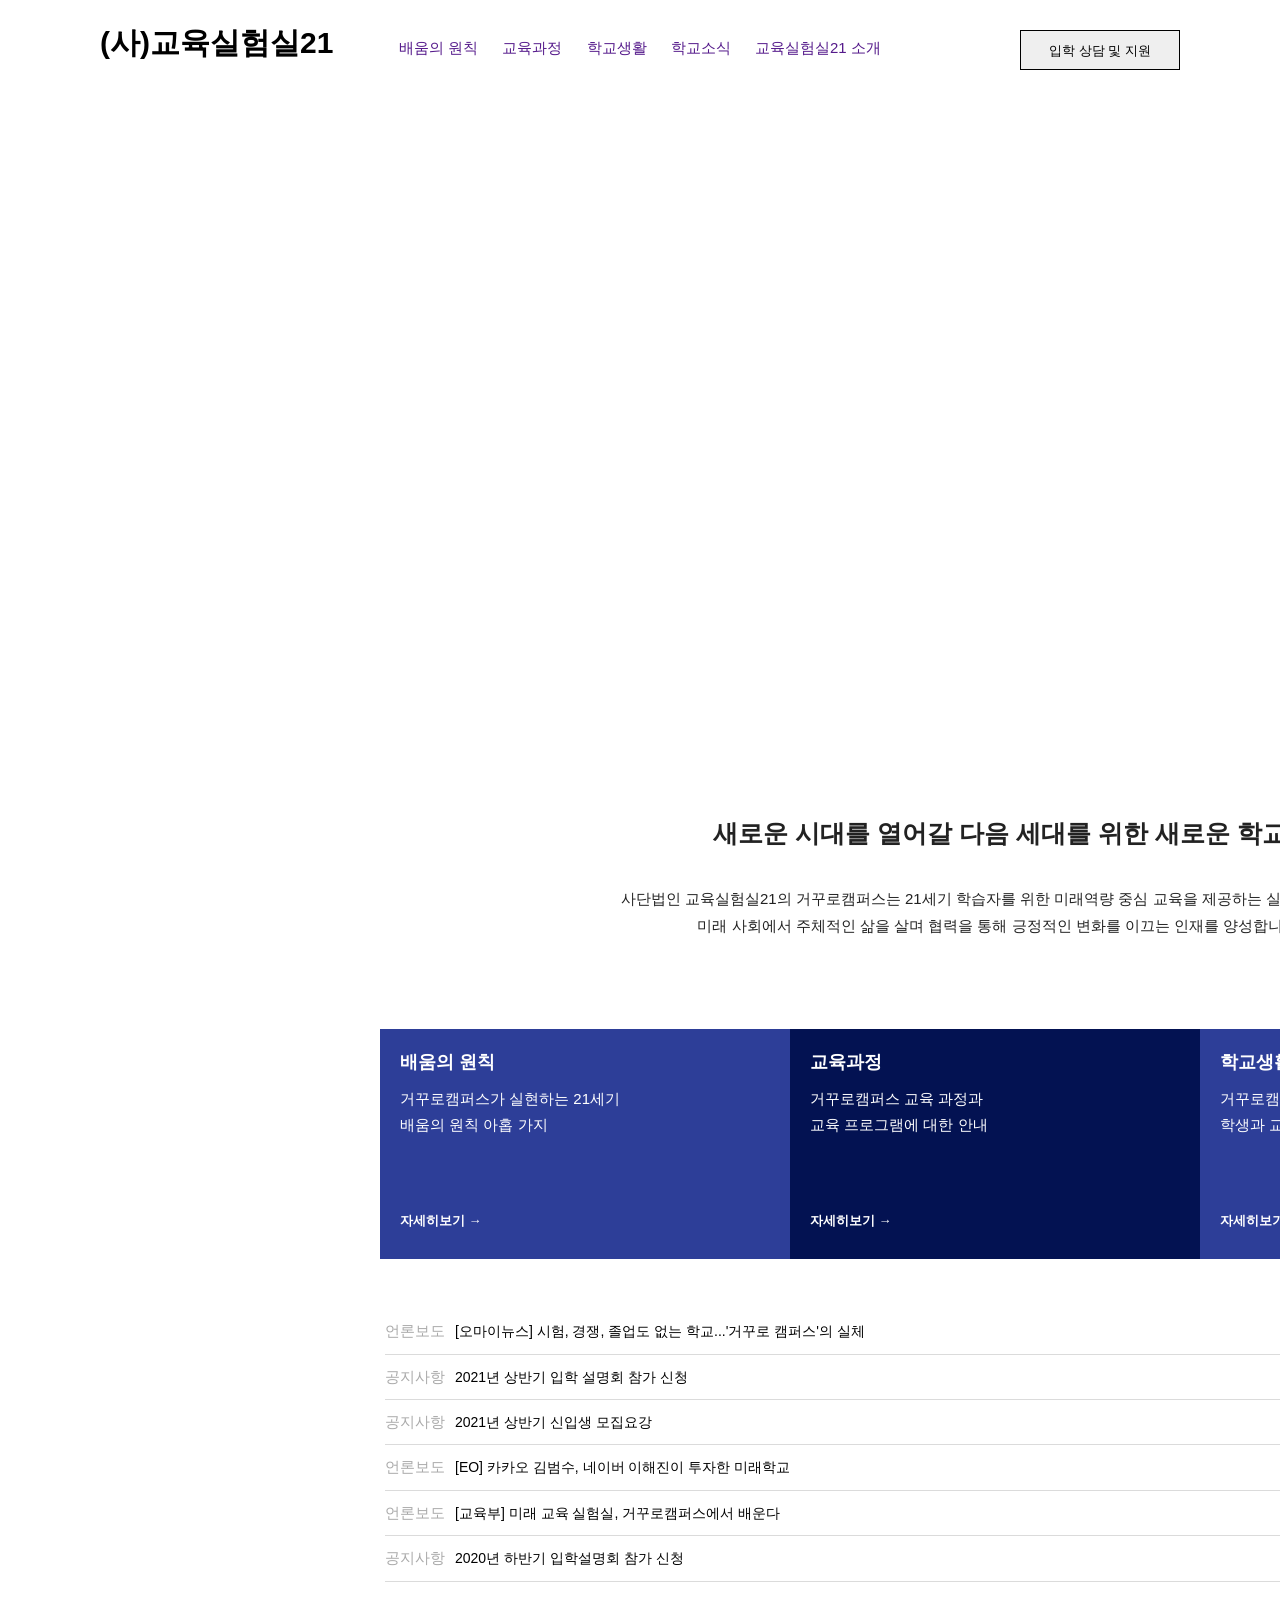
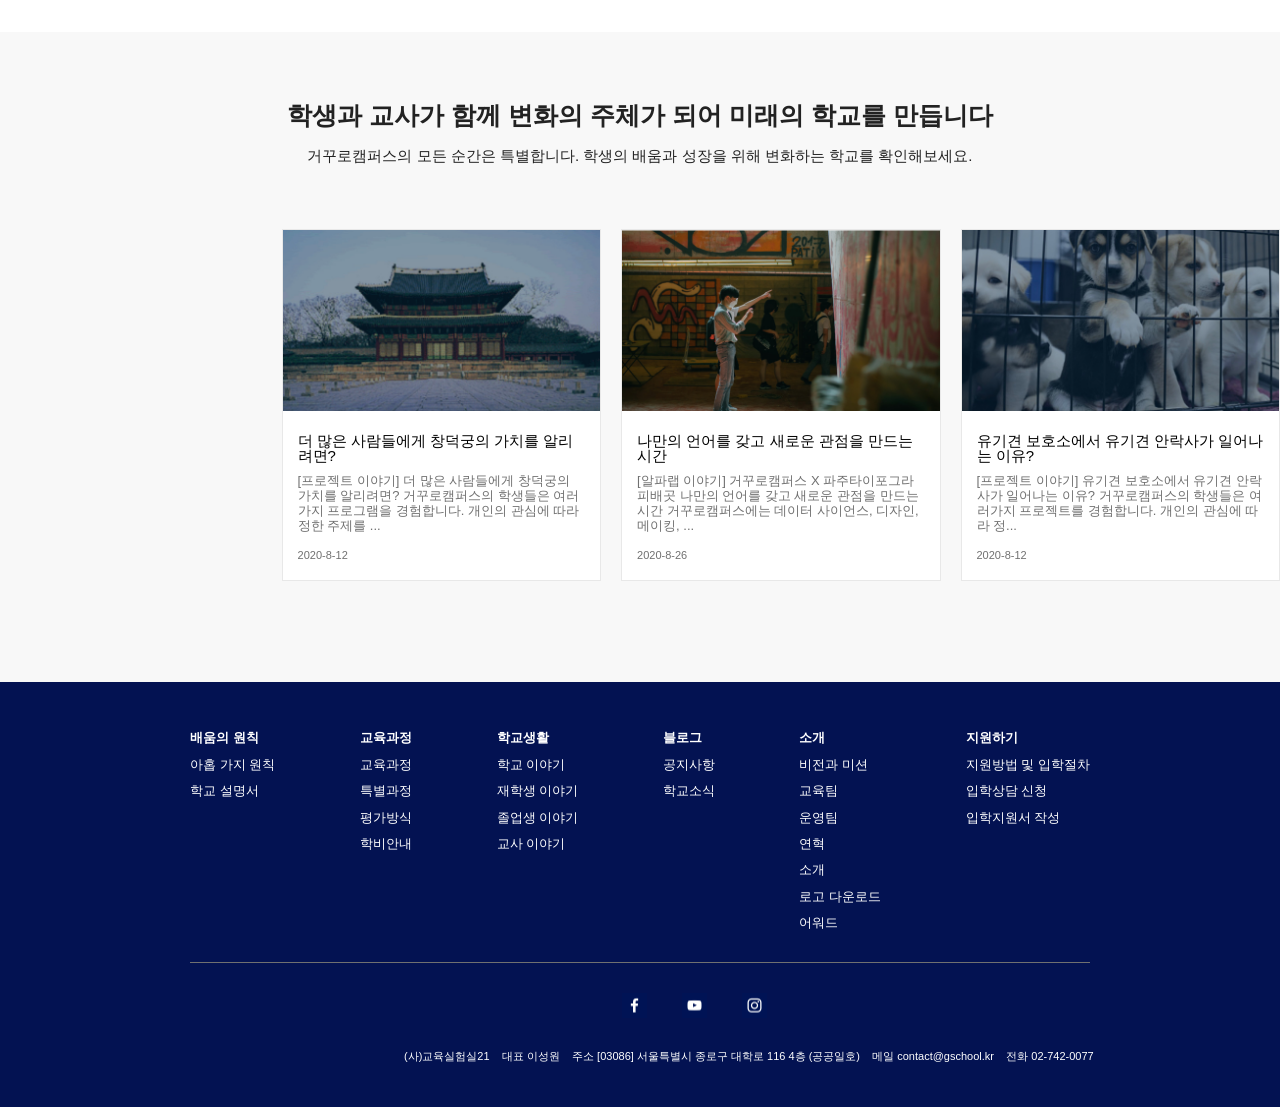
==== index.html/index.html @ 6ed01f70 "index..html" ====
<!DOCTYPE html>
<html lang="ko">
<html>

<head>
	<meta charset="UTF-8">
	<link rel="stylesheet" href="style.css" type="text/css">
	<link rel="stylesheet" href="common.css">
	<script src="click.js"></script>
	<title>거꾸로 캠퍼스</title>
</head>

<body>
	<div id="wrap">
		<header>
			<div class="center-container">
				<div id="logo" style="color: black">(사)교육실험실21</div>
				<nav>
					<a href="">배움의 원칙</a>
					<a href="">교육과정</a>
					<a href="">학교생활</a>
					<a href="">학교소식</a>
					<a href="">교육실험실21 소개</a>
				</nav>
				<button id="btn">
					입학 상담 및 지원
				</button>
			</div>
		</header>
		<video src="./images/거꾸로캠퍼스_FullHD.mp4" loop autoplay></video>
		<main>
			<div id="center-container2">
				<div id="copy" class="카피문구">
					새로운 시대를 열어갈 다음 세대를 위한 새로운 학교
				</div>
				<div class="설명">
					사단법인 교육실험실21의 거꾸로캠퍼스는 21세기 학습자를 위한 미래역량 중심 교육을 제공하는 실험 학교입니다.<br>
					미래 사회에서 주체적인 삶을 살며 협력을 통해 긍정적인 변화를 이끄는 인재를 양성합니다.
				</div>
				<div class="bluebox">
					<div class="bb1">
						<div class="txt1">
							<strong>배움의 원칙</strong>
						</div>
						<div class="txt2">
							거꾸로캠퍼스가 실현하는 21세기<br>배움의 원칙 아홉 가지
						</div>
						<div class="txt3">
							<strong>자세히보기 →</strong>
						</div>
					</div>
					<div class="bb2">
						<div class="txt1">
							<strong>교육과정</strong>
						</div>
						<div class="txt2">
							거꾸로캠퍼스 교육 과정과<br>교육 프로그램에 대한 안내
						</div>
						<div class="txt3">
							<strong>자세히보기 →</strong>
						</div>
					</div>
					<div class="bb3">
						<div class="txt1">
							<strong>학교생활</strong>
						</div>
						<div class="txt2">
							거꾸로캠퍼스를 만들어가는<br>학생과 교사들의 이야기
						</div>
						<div class="txt3">
							<strong>자세히보기 →</strong>
						</div>
					</div>
				</div>

				<div class="article">
					<div class="article1">
						<div class="section">
							언론보도
						</div>
						<a href="" class="title">
							[오마이뉴스] 시험, 경쟁, 졸업도 없는 학교...'거꾸로 캠퍼스'의 실체
						</a>
						<div class="date">
							2020-11-18
						</div>
					</div>
					<div class="article2">
						<div class="section">
							공지사항
						</div>
						<a href="" class="title">
							2021년 상반기 입학 설명회 참가 신청
						</a>
						<div class="date">
							2020-09-15
						</div>
					</div>
					<div class="article3">
						<div class="section">
							공지사항
						</div>
						<a href="" class="title">
							2021년 상반기 신입생 모집요강
						</a>
						<div class="date">
							2020-09-15
						</div>
					</div>
					<div class="article4">
						<div class="section">
							언론보도
						</div>
						<a href="" class="title">
							[EO] 카카오 김범수, 네이버 이해진이 투자한 미래학교
						</a>
						<div class="date">
							2020-06-30
						</div>
					</div>
					<div class="article5">
						<div class="section">
							언론보도
						</div>
						<a href="" class="title">
							[교육부] 미래 교육 실험실, 거꾸로캠퍼스에서 배운다
						</a>
						<div class="date">
							2020-06-18
						</div>
					</div>
					<div class="article6">
						<div class="section">
							공지사항
						</div>
						<a href="" class="title">
							2020년 하반기 입학설명회 참가 신청
						</a>
						<div class="date">
							2020-06-15
						</div>
					</div>
				</div>
			</div>
			<div class="background-box">
				<div class="center-container2">
					<div class="카피문구2">
						학생과 교사가 함께 변화의 주체가 되어 미래의 학교를 만듭니다
					</div>
					<div class="설명2">
						거꾸로캠퍼스의 모든 순간은 특별합니다. 학생의 배움과 성장을 위해 변화하는 학교를 확인해보세요.
					</div>
					<div class="moment">
						<div class="mm1">
							<img src='images/img_sample1.png'>
							<!-- <img src='images/IMG_1768.jpg'> -->
							<div class="text1">
								<p>더 많은 사람들에게 창덕궁의 가치를 알리려면?</p>
							</div>
							<div class="text2">
								[프로젝트 이야기] 더 많은 사람들에게 창덕궁의 가치를 알리려면? 거꾸로캠퍼스의 학생들은 여러가지 프로그램을 경험합니다. 개인의 관심에 따라 정한 주제를
								...
							</div>
							<div class="text3">
								<p>2020-8-12</p>
							</div>
						</div>
						<div class="mm2">
							<img src='images/img_sample2.png'>
							<!-- <img src='images/IMG_1775.jpg'> -->
							<div class="text1">
								<p>나만의 언어를 갖고 새로운 관점을 만드는 시간</p>
							</div>
							<div class="text2">
								[알파랩 이야기] 거꾸로캠퍼스 X 파주타이포그라피배곳 나만의 언어를 갖고 새로운 관점을 만드는 시간 거꾸로캠퍼스에는 데이터 사이언스, 디자인, 메이킹, ...
							</div>
							<div class="text3">
								<p>2020-8-26</p>
							</div>
						</div>
						<div class="mm3">
							<img src='images/img_sample3.png'>
							<!-- <img src='images/IMG_1784.jpg'> -->
							<div class="text1">
								<p>유기견 보호소에서 유기견 안락사가 일어나는 이유?</p>
							</div>
							<div class="text2">
								[프로젝트 이야기] 유기견 보호소에서 유기견 안락사가 일어나는 이유? 거꾸로캠퍼스의 학생들은 여러가지 프로젝트를 경험합니다. 개인의 관심에 따라
								정...
							</div>
							<div class="text3">
								<p>2020-8-12</p>
							</div>
						</div>
						<!-- <div class="mm4">
							<img src='images/img_sample1.png'>
							<div class="text1">
								<p>더 많은 사람들에게 창덕궁의 가치를 알리려면?</p>
							</div>
							<div class="text2">
								[프로젝트 이야기] 더 많은 사람들에게 창덕궁의 가치를 알리려면? 거꾸로캠퍼스의 학생들은 여러가지 프로그램을 경험합니다. 개인의 관심에 따라 정한 주제를
								...
							</div>
							<div class="text3">
								<p>2020-8-12</p>
							</div>
						</div>
						<div class="mm5">
							<img src='images/img_sample2.png'>
							<div class="text1">
								<p>나만의 언어를 갖고 새로운 관점을 만드는 시간</p>
							</div>
							<div class="text2">
								[알파랩 이야기] 거꾸로캠퍼스 X 파주타이포그라피배곳 나만의 언어를 갖고 새로운 관점을 만드는 시간 거꾸로캠퍼스에는 데이터 사이언스, 디자인, 메이킹, ...
							</div>
							<div class="text3">
								<p>2020-8-26</p>
							</div>
						</div>
						<div class="mm6">
							<img src='images/img_sample3.png'>
							<div class="text1">
								<p>유기견 보호소에서 유기견 안락사가 일어나는 이유?</p>
							</div>
							<div class="text2">
								[프로젝트 이야기] 유기견 보호소에서 유기견 안락사가 일어나는 이유? 거꾸로캠퍼스의 학생들은 여러가지 프로젝트를 경험합니다. 개인의 관심에 따라
								정...
							</div>
							<div class="text3">
								<p>2020-8-12</p>
							</div>
						</div> -->
					</div>
				</div>
			</div>
		</main>
		<footer>
			<div class="center-container3">
				<div class="sitemapbox">
					<div class="site1"><strong>배움의 원칙</strong>
						<ul>
							<li><a href="">아홉 가지 원칙</a></li>
							<li><a href="">학교 설명서</a></li>
						</ul>
					</div>

					<div class="site2"><strong>교육과정</strong>
						<ul>
							<li><a href="">교육과정</a></li>
							<li><a href="">특별과정</a></li>
							<li><a href="">평가방식</a></li>
							<li><a href="">학비안내</a></li>
						</ul>
					</div>

					<div class="site3"><strong>학교생활</strong>
						<ul>
							<li><a href="">학교 이야기</a></li>
							<li><a href="">재학생 이야기</a></li>
							<li><a href="">졸업생 이야기</a></li>
							<li><a href="">교사 이야기</a></li>
						</ul>
					</div>

					<div class="site4"><strong>블로그</strong>
						<ul>
							<li><a href="">공지사항</a></li>
							<li><a href="">학교소식</a></li>
						</ul>
					</div>


					<div class="site5"><strong>소개</strong>
						<ul>
							<li><a href="">비전과 미션</a></li>
							<li><a href="">교육팀</a></li>
							<li><a href="">운영팀</a></li>
							<li><a href="">연혁</a></li>
							<li><a href="">소개</a></li>
							<li><a href="">로고 다운로드</a></li>
							<li><a href="">어워드</a></li>
						</ul>
					</div>

					<div class="site6"><strong>지원하기</strong>
						<ul>
							<li><a href="">지원방법 및 입학절차</a></li>
							<li><a href="">입학상담 신청</a></li>
							<li><a href="">입학지원서 작성</a></li>
						</ul>
					</div>

				</div>

				<!-- 박스 -->
			</div>
			<div class="icon">
				<div class="facebook">
					<img src='images/icon_facebook.png'>
				</div>
				<div class="youtube">
					<img src='images/icon_youtube.png'>
				</div>
				<div class="instagram">
					<img src='images/icon_instagram.png'>
				</div>
			</div>
			<div class="info">
				<div>(사)교육실험실21 &nbsp;&nbsp;
					대표 이성원 &nbsp;&nbsp;
					주소 [03086] 서울특별시 종로구 대학로 116 4층 (공공일호) &nbsp;&nbsp;
					메일 contact@gschool.kr &nbsp;&nbsp;
					전화 02-742-0077</div>
			</div>
	</div>
	</footer>
	</div>
	</div>
	</div>
</body>

</html>
---- index.html/style.css ----
/* 레이아웃 */
#wrap {
    display: flex;
    flex-direction: column;
}
.center-container {
    position: relative;
    width: 2000px;
    margin: 0px auto;
}

/* 헤더 */
header {
    height:100px;
    position: relative;
    display:flex;
    width: auto;
    background-color: white;
    }
#logo{
    position: absolute;
    left: 100px;
    top: 30px;
    font-size:30px;
    font-weight: bold;
}
nav{
    position: absolute;
    left: 50%;
    top: 35px;
    text-align: center;
    width: 600px;
    margin-left:-300px;
}
nav a {
    margin: 0 10px;
}
#btn{
    position: absolute;
    right: 100px;
    top: 30px;
    display: block;
    width:160px;
    height: 40px;
    line-height:35px;
    text-align: center;
    border:1px solid black;
}
video {
    height: auto;
    width: auto;
}
.카피문구 {
    position: relative;
    text-align: center;
    font-size:25px;
    font-weight: bold;
    top: 30px;
    margin-bottom: 70px;
}
.설명 {
    position: relative;
    text-align: center;
    font-size:15px;
    margin-bottom: 90px;
}
#center-container2 {
    width: 2000px;
    margin: 0 auto;
    position: relative;
    top: 50px;
}
.bluebox {
    display: flex;
    margin-left: 19%;
}
.bb1 {
    background-color: #2D3E98;
    padding: 30px 40px;
    padding-top: 20px;
    padding-left: 20px;
    color: white;
    width: 350px;
    height: 180px;
}
.bb2{
    background-color: #031252;
    padding: 30px 40px;
    padding-top: 20px;
    padding-left: 20px;
    color: white;
    width: 350px;
    height: 180px;
}
.bb3{
    background-color: #2D3E98;
    padding: 30px 40px;
    padding-top: 20px;
    padding-left: 20px;
    color: white;
    width: 350px;
    height: 180px;
}
.txt1{
    font-size: 18px;
}
.txt2{
    position: relative;
    top: 10px;
    font-size: 15px;
}
.txt3{
    position: relative;
    top: 80px;
    font-size: 13px;
    bottom: 20px;
}
.article{
    width: 1230px;
    margin: 0px auto;
}
.article1{
    position: relative;
    margin-top: 50px;
    padding-bottom: 9px;
    padding-top: 9px;
    border-bottom: 0.5px solid rgb(219, 219, 219);
}
.article2{
    position: relative;
    padding-bottom: 9px;
    padding-top: 9px;
    border-bottom: 0.5px solid rgb(219, 219, 219);
}
.article3{
    position: relative;
    padding-bottom: 9px;
    padding-top: 9px;
    border-bottom: 0.5px solid rgb(219, 219, 219);
}
.article4{
    position: relative;
    padding-bottom: 9px;
    padding-top: 9px;
    border-bottom: 0.5px solid rgb(219, 219, 219);
}
.article5{
    position: relative;
    padding-bottom: 9px;
    padding-top: 9px;
    border-bottom: 0.5px solid rgb(219, 219, 219);
}
.article6{
    position: relative;
    padding-bottom: 9px;
    padding-top: 9px;
    border-bottom: 0.5px solid rgb(219, 219, 219);
}
.section{
    color: rgb(170, 170, 170);
    float: left;
    padding-right: 10px;
    font-size: 15px;
}
.title {
    color: black;
    font-size: 14px;
}
.date{
    color: rgb(112, 112, 112);
    float: right;
    font-size: 13px;
}
.background-box{
    /* height: 1300px; */
    height: 650px;
    background-color: #f8f8f8;
    margin-top: 100px;
    position: relative;
    width: auto;
}

.카피문구2 {
    position: relative;
    text-align: center;
    font-size:25px;
    font-weight: bold;
    top: 70px;
    margin-bottom: 85px;
}
.설명2 {
    position: relative;
    text-align: center;
    font-size:15px;
}
.moment {
    display: flex;
    margin-left: 22%;
    margin-top: 60px;
}
.mm1 {
    background-color: white;
    color: black;
    width: 335px;
    height: 350px;
    border: 1px solid rgb(232, 232, 232);
    line-height: 15px;
}
.mm2 {
    background-color: white;
    color: black;
    width: 335px;
    height: 350px;
    border: 1px solid rgb(232, 232, 232);
    line-height: 15px;
    margin-left: 2%;
}
.mm3 {
    background-color: white;
    color: black;
    width: 335px;
    height: 350px;
    border: 1px solid rgb(232, 232, 232);
    line-height: 15px;
    margin-left: 2%;
}
/* .mm4 {
    background-color: white;
    color: black;
    width: 335px;
    height: 350px;
    border: 1px solid rgb(232, 232, 232);
    line-height: 15px;
    margin-left: 2%;
}
.mm5 {
    background-color: white;
    color: black;
    width: 335px;
    height: 350px;
    border: 1px solid rgb(232, 232, 232);
    line-height: 15px;
    margin-left: 2%;
}
.mm6 {
    background-color: white;
    color: black;
    width: 335px;
    height: 350px;
    border: 1px solid rgb(232, 232, 232);
    line-height: 15px;
    margin-left: 2%;
} */
.text1{
    font-size: 15px;
    padding: 0 15px;
    padding-top: 20px;
}
.text2{
    position: relative;
    margin-top: 10px;
    font-size: 13px;
    padding: 0 15px;
    color: rgb(112, 112, 112);
}
.text3{
    position: relative;
    font-size: 11px;
    padding: 0 15px;
    margin-top: 15px;
    color: rgb(112, 112, 112);
}
/* footer */
.center-container3{
    position: relative;
    width: 900px;
    height: 250px;
    margin: 0 auto;
    margin-bottom: 10px;
    border-bottom: 0.1px solid rgb(112, 112, 112);
    display: flex;
}
footer {
    position: relative;
    background: #031252;
    padding:30px 0;
    color: white;
    height: 365px;
    font-size: 13px;
}
.sitemapbox {
    display: flex;
    justify-content: space-between;
    width: 1040px;
    margin: auto;
    margin-bottom: 25px;
}
footer li a{
    color: white;
}
.icon{
    position: absolute;
    left: 47%;
    padding: 20px;
    display: flex;
}
.youtube{
    padding: 0px 35px;
}
.info{
    display: flex;
    color: rgb(255, 255, 255);
    font-size: 11px;
    position: relative;
    top: 70px;
    padding: 0px 20px;
    left: 30%;
}
---- index.html/common.css ----
@charset "utf-8";

html, body, div, span, applet, object, iframe,
h1, h2, h3, h4, h5, h6, p, blockquote, pre,
a, abbr, acronym, address, big, cite, code,
del, dfn, em, font, img, ins, kbd, q, s, samp,
small, strike, strong, sub, sup, tt, var,
b, u, i, center, p,
dl, dt, dd, ol, ul, li,
fieldset, form, label, legend {
	margin: 0;
	padding: 0;
	border: 0;
	vertical-align: baseline;
	/* background: transparent; */
}

html {
	overflow-y:scroll;
	-webkit-text-size-adjust: 100%;
}

html, body {
	width:100%;
	font-size:15px; line-height:1.76em;
	background-color: #fff;
	/* word-break:break-all;
	*word-break:break-all;
	-ms-word-break:break-all;  */
	margin:0 auto;
}

body {
	font-size: 1.0em;
	font-family: 'Noto Sans KR', '나눔 고딕', 'nanum gothic', '맑은 고딕','Malgun Gothic','verdana','arial','dotum', '돋움', sans-serif;
	color: #222;

}

select::-ms-expand,
select::-ms-expand {
	display:none;
}
html[data-ie-ver="8"] select,
html[data-ie-ver="9"] select {
	padding-left:0;
	padding-right:0;
	background:none;
}

input[type="password"] {
	font-family: sans-serif;
}
input[type="text"],
input[type="password"] {
	appearance:none;
	-webkit-appearance:none;
	-moz-appearance:none;
}
textarea {
	appearance:none;
	-webkit-appearance:none;
	-moz-appearance:none;
	overflow-scrolling:touch;
	-webkit-overflow-scrolling:touch;
	-moz-overflow-scrolling:touch;
	-o-overflow-scrolling:touch;
}

h1, h2, h3, h4, h5, h6 {
	font-size: 100%;
	font-weight: normal;
}

a {text-decoration: none;}

input {
	padding: 0;
	margin: 0;
	padding: 0;
}

table {
	border-collapse: collapse;
	border-spacing: 0;
	vertical-align: top;
}

th {
	font-size:1.0em;
}

img, fieldset {
	border:0px;
}

ol, ul {
	list-style: none;
}

hr {
	border:0;
	height:1px;
	background:#ddd;
}

label {
	cursor: pointer;
}

legend, caption {
	width: 0;
	height: 0;
	overflow: hidden;
	visibility: hidden;
	font-size: 0;
	line-height: 0;
}

em {font-style:normal;}
ins {text-decoration: none;}

/*images*/
img {max-width:100%;}
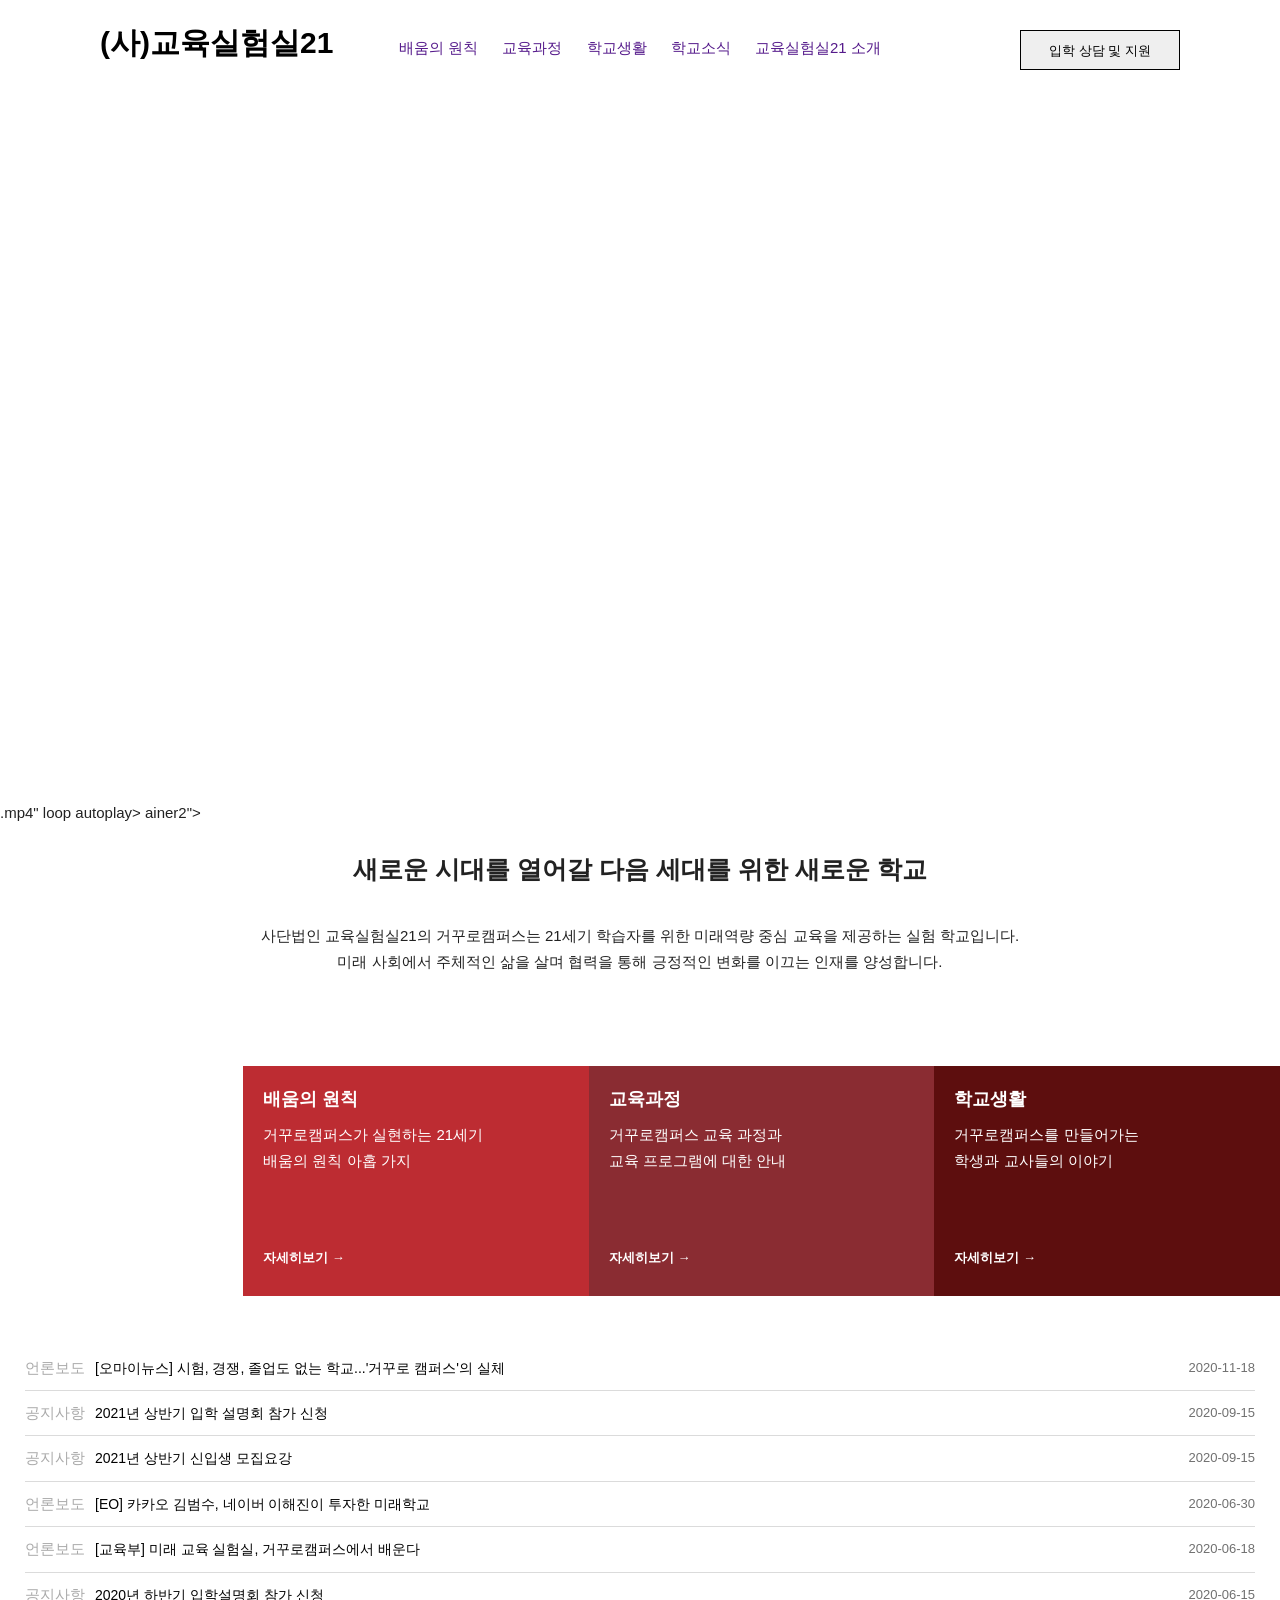
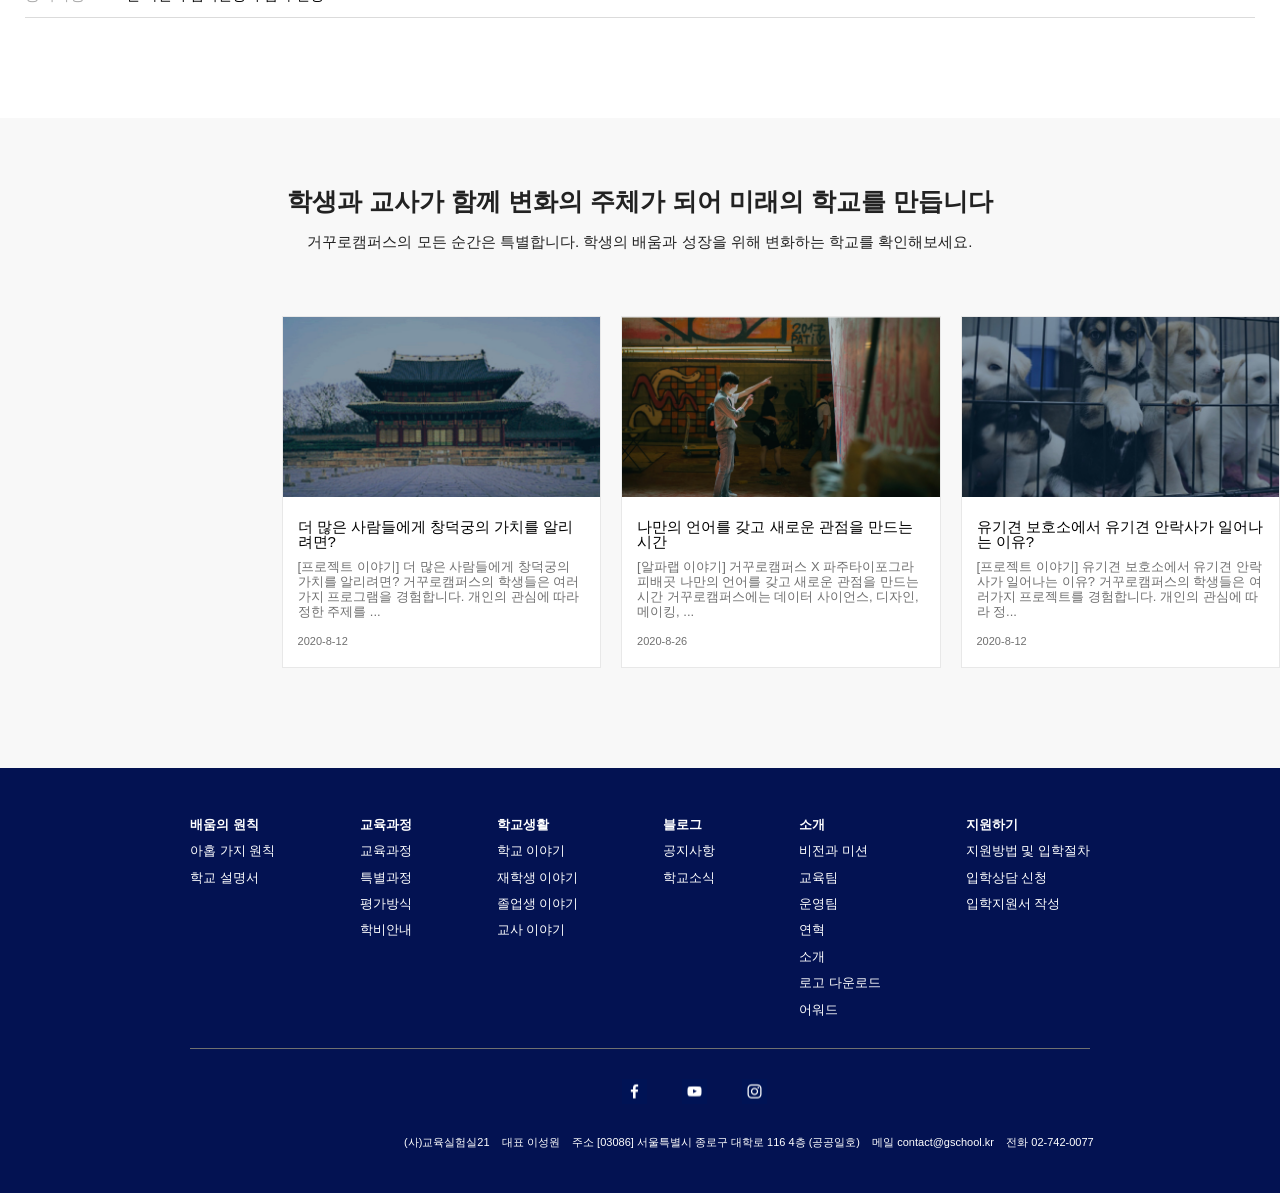
==== commit 99279127: "Update index.html" ====
--- a/index.html/index.html
+++ b/index.html/index.html
@@ -27,172 +27,174 @@
 				</button>
 			</div>
 		</header>
-		<video src="./images/거꾸로캠퍼스_FullHD.mp4" loop autoplay></video>
-		<main>
-			<div id="center-container2">
-				<div id="copy" class="카피문구">
-					새로운 시대를 열어갈 다음 세대를 위한 새로운 학교
-				</div>
-				<div class="설명">
-					사단법인 교육실험실21의 거꾸로캠퍼스는 21세기 학습자를 위한 미래역량 중심 교육을 제공하는 실험 학교입니다.<br>
-					미래 사회에서 주체적인 삶을 살며 협력을 통해 긍정적인 변화를 이끄는 인재를 양성합니다.
-				</div>
-				<div class="bluebox">
-					<div class="bb1">
-						<div class="txt1">
-							<strong>배움의 원칙</strong>
-						</div>
-						<div class="txt2">
-							거꾸로캠퍼스가 실현하는 21세기<br>배움의 원칙 아홉 가지
-						</div>
-						<div class="txt3">
-							<strong>자세히보기 →</strong>
-						</div>
-					</div>
-					<div class="bb2">
-						<div class="txt1">
-							<strong>교육과정</strong>
-						</div>
-						<div class="txt2">
-							거꾸로캠퍼스 교육 과정과<br>교육 프로그램에 대한 안내
-						</div>
-						<div class="txt3">
-							<strong>자세히보기 →</strong>
-						</div>
-					</div>
-					<div class="bb3">
-						<div class="txt1">
-							<strong>학교생활</strong>
-						</div>
-						<div class="txt2">
-							거꾸로캠퍼스를 만들어가는<br>학생과 교사들의 이야기
-						</div>
-						<div class="txt3">
-							<strong>자세히보기 →</strong>
-						</div>
-					</div>
-				</div>
-
-				<div class="article">
-					<div class="article1">
-						<div class="section">
-							언론보도
-						</div>
-						<a href="" class="title">
-							[오마이뉴스] 시험, 경쟁, 졸업도 없는 학교...'거꾸로 캠퍼스'의 실체
-						</a>
-						<div class="date">
-							2020-11-18
-						</div>
-					</div>
-					<div class="article2">
-						<div class="section">
-							공지사항
-						</div>
-						<a href="" class="title">
-							2021년 상반기 입학 설명회 참가 신청
-						</a>
-						<div class="date">
-							2020-09-15
-						</div>
-					</div>
-					<div class="article3">
-						<div class="section">
-							공지사항
-						</div>
-						<a href="" class="title">
-							2021년 상반기 신입생 모집요강
-						</a>
-						<div class="date">
-							2020-09-15
-						</div>
-					</div>
-					<div class="article4">
-						<div class="section">
-							언론보도
-						</div>
-						<a href="" class="title">
-							[EO] 카카오 김범수, 네이버 이해진이 투자한 미래학교
-						</a>
-						<div class="date">
-							2020-06-30
-						</div>
-					</div>
-					<div class="article5">
-						<div class="section">
-							언론보도
-						</div>
-						<a href="" class="title">
-							[교육부] 미래 교육 실험실, 거꾸로캠퍼스에서 배운다
-						</a>
-						<div class="date">
-							2020-06-18
-						</div>
-					</div>
-					<div class="article6">
-						<div class="section">
-							공지사항
-						</div>
-						<a href="" class="title">
-							2020년 하반기 입학설명회 참가 신청
-						</a>
-						<div class="date">
-							2020-06-15
-						</div>
-					</div>
-				</div>
-			</div>
-			<div class="background-box">
-				<div class="center-container2">
-					<div class="카피문구2">
-						학생과 교사가 함께 변화의 주체가 되어 미래의 학교를 만듭니다
-					</div>
-					<div class="설명2">
-						거꾸로캠퍼스의 모든 순간은 특별합니다. 학생의 배움과 성장을 위해 변화하는 학교를 확인해보세요.
-					</div>
-					<div class="moment">
-						<div class="mm1">
-							<img src='images/img_sample1.png'>
-							<!-- <img src='images/IMG_1768.jpg'> -->
-							<div class="text1">
-								<p>더 많은 사람들에게 창덕궁의 가치를 알리려면?</p>
-							</div>
-							<div class="text2">
-								[프로젝트 이야기] 더 많은 사람들에게 창덕궁의 가치를 알리려면? 거꾸로캠퍼스의 학생들은 여러가지 프로그램을 경험합니다. 개인의 관심에 따라 정한 주제를
-								...
-							</div>
-							<div class="text3">
-								<p>2020-8-12</p>
-							</div>
-						</div>
-						<div class="mm2">
-							<img src='images/img_sample2.png'>
-							<!-- <img src='images/IMG_1775.jpg'> -->
-							<div class="text1">
-								<p>나만의 언어를 갖고 새로운 관점을 만드는 시간</p>
-							</div>
-							<div class="text2">
-								[알파랩 이야기] 거꾸로캠퍼스 X 파주타이포그라피배곳 나만의 언어를 갖고 새로운 관점을 만드는 시간 거꾸로캠퍼스에는 데이터 사이언스, 디자인, 메이킹, ...
-							</div>
-							<div class="text3">
-								<p>2020-8-26</p>
-							</div>
-						</div>
-						<div class="mm3">
-							<img src='images/img_sample3.png'>
-							<!-- <img src='images/IMG_1784.jpg'> -->
-							<div class="text1">
-								<p>유기견 보호소에서 유기견 안락사가 일어나는 이유?</p>
-							</div>
-							<div class="text2">
-								[프로젝트 이야기] 유기견 보호소에서 유기견 안락사가 일어나는 이유? 거꾸로캠퍼스의 학생들은 여러가지 프로젝트를 경험합니다. 개인의 관심에 따라
-								정...
-							</div>
-							<div class="text3">
-								<p>2020-8-12</p>
-							</div>
-						</div>
-						<!-- <div class="mm4">
+		<class class="videobox">
+			<video src="./images/거꾸로캠퍼스_FullHD.mp4" loop autoplay></video>
+		</class>
+		.mp4" loop autoplay></video>
+		ainer2">
+		<div id="copy" class="카피문구">
+			새로운 시대를 열어갈 다음 세대를 위한 새로운 학교
+		</div>
+		<div class="설명">
+			사단법인 교육실험실21의 거꾸로캠퍼스는 21세기 학습자를 위한 미래역량 중심 교육을 제공하는 실험 학교입니다.<br>
+			미래 사회에서 주체적인 삶을 살며 협력을 통해 긍정적인 변화를 이끄는 인재를 양성합니다.
+		</div>
+		<div class="bluebox">
+			<div class="bb1">
+				<div class="txt1">
+					<strong>배움의 원칙</strong>
+				</div>
+				<div class="txt2">
+					거꾸로캠퍼스가 실현하는 21세기<br>배움의 원칙 아홉 가지
+				</div>
+				<div class="txt3">
+					<strong>자세히보기 →</strong>
+				</div>
+			</div>
+			<div class="bb2">
+				<div class="txt1">
+					<strong>교육과정</strong>
+				</div>
+				<div class="txt2">
+					거꾸로캠퍼스 교육 과정과<br>교육 프로그램에 대한 안내
+				</div>
+				<div class="txt3">
+					<strong>자세히보기 →</strong>
+				</div>
+			</div>
+			<div class="bb3">
+				<div class="txt1">
+					<strong>학교생활</strong>
+				</div>
+				<div class="txt2">
+					거꾸로캠퍼스를 만들어가는<br>학생과 교사들의 이야기
+				</div>
+				<div class="txt3">
+					<strong>자세히보기 →</strong>
+				</div>
+			</div>
+		</div>
+
+		<div class="article">
+			<div class="article1">
+				<div class="section">
+					언론보도
+				</div>
+				<a href="" class="title">
+					[오마이뉴스] 시험, 경쟁, 졸업도 없는 학교...'거꾸로 캠퍼스'의 실체
+				</a>
+				<div class="date">
+					2020-11-18
+				</div>
+			</div>
+			<div class="article2">
+				<div class="section">
+					공지사항
+				</div>
+				<a href="" class="title">
+					2021년 상반기 입학 설명회 참가 신청
+				</a>
+				<div class="date">
+					2020-09-15
+				</div>
+			</div>
+			<div class="article3">
+				<div class="section">
+					공지사항
+				</div>
+				<a href="" class="title">
+					2021년 상반기 신입생 모집요강
+				</a>
+				<div class="date">
+					2020-09-15
+				</div>
+			</div>
+			<div class="article4">
+				<div class="section">
+					언론보도
+				</div>
+				<a href="" class="title">
+					[EO] 카카오 김범수, 네이버 이해진이 투자한 미래학교
+				</a>
+				<div class="date">
+					2020-06-30
+				</div>
+			</div>
+			<div class="article5">
+				<div class="section">
+					언론보도
+				</div>
+				<a href="" class="title">
+					[교육부] 미래 교육 실험실, 거꾸로캠퍼스에서 배운다
+				</a>
+				<div class="date">
+					2020-06-18
+				</div>
+			</div>
+			<div class="article6">
+				<div class="section">
+					공지사항
+				</div>
+				<a href="" class="title">
+					2020년 하반기 입학설명회 참가 신청
+				</a>
+				<div class="date">
+					2020-06-15
+				</div>
+			</div>
+		</div>
+	</div>
+	<div class="background-box">
+		<div class="center-container2">
+			<div class="카피문구2">
+				학생과 교사가 함께 변화의 주체가 되어 미래의 학교를 만듭니다
+			</div>
+			<div class="설명2">
+				거꾸로캠퍼스의 모든 순간은 특별합니다. 학생의 배움과 성장을 위해 변화하는 학교를 확인해보세요.
+			</div>
+			<div class="moment">
+				<div class="mm1">
+					<img src='images/img_sample1.png'>
+					<!-- <img src='images/IMG_1768.jpg'> -->
+					<div class="text1">
+						<p>더 많은 사람들에게 창덕궁의 가치를 알리려면?</p>
+					</div>
+					<div class="text2">
+						[프로젝트 이야기] 더 많은 사람들에게 창덕궁의 가치를 알리려면? 거꾸로캠퍼스의 학생들은 여러가지 프로그램을 경험합니다. 개인의 관심에 따라 정한 주제를
+						...
+					</div>
+					<div class="text3">
+						<p>2020-8-12</p>
+					</div>
+				</div>
+				<div class="mm2">
+					<img src='images/img_sample2.png'>
+					<!-- <img src='images/IMG_1775.jpg'> -->
+					<div class="text1">
+						<p>나만의 언어를 갖고 새로운 관점을 만드는 시간</p>
+					</div>
+					<div class="text2">
+						[알파랩 이야기] 거꾸로캠퍼스 X 파주타이포그라피배곳 나만의 언어를 갖고 새로운 관점을 만드는 시간 거꾸로캠퍼스에는 데이터 사이언스, 디자인, 메이킹, ...
+					</div>
+					<div class="text3">
+						<p>2020-8-26</p>
+					</div>
+				</div>
+				<div class="mm3">
+					<img src='images/img_sample3.png'>
+					<!-- <img src='images/IMG_1784.jpg'> -->
+					<div class="text1">
+						<p>유기견 보호소에서 유기견 안락사가 일어나는 이유?</p>
+					</div>
+					<div class="text2">
+						[프로젝트 이야기] 유기견 보호소에서 유기견 안락사가 일어나는 이유? 거꾸로캠퍼스의 학생들은 여러가지 프로젝트를 경험합니다. 개인의 관심에 따라
+						정...
+					</div>
+					<div class="text3">
+						<p>2020-8-12</p>
+					</div>
+				</div>
+				<!-- <div class="mm4">
 							<img src='images/img_sample1.png'>
 							<div class="text1">
 								<p>더 많은 사람들에게 창덕궁의 가치를 알리려면?</p>
@@ -230,89 +232,89 @@
 								<p>2020-8-12</p>
 							</div>
 						</div> -->
-					</div>
-				</div>
-			</div>
-		</main>
-		<footer>
-			<div class="center-container3">
-				<div class="sitemapbox">
-					<div class="site1"><strong>배움의 원칙</strong>
-						<ul>
-							<li><a href="">아홉 가지 원칙</a></li>
-							<li><a href="">학교 설명서</a></li>
-						</ul>
-					</div>
-
-					<div class="site2"><strong>교육과정</strong>
-						<ul>
-							<li><a href="">교육과정</a></li>
-							<li><a href="">특별과정</a></li>
-							<li><a href="">평가방식</a></li>
-							<li><a href="">학비안내</a></li>
-						</ul>
-					</div>
-
-					<div class="site3"><strong>학교생활</strong>
-						<ul>
-							<li><a href="">학교 이야기</a></li>
-							<li><a href="">재학생 이야기</a></li>
-							<li><a href="">졸업생 이야기</a></li>
-							<li><a href="">교사 이야기</a></li>
-						</ul>
-					</div>
-
-					<div class="site4"><strong>블로그</strong>
-						<ul>
-							<li><a href="">공지사항</a></li>
-							<li><a href="">학교소식</a></li>
-						</ul>
-					</div>
-
-
-					<div class="site5"><strong>소개</strong>
-						<ul>
-							<li><a href="">비전과 미션</a></li>
-							<li><a href="">교육팀</a></li>
-							<li><a href="">운영팀</a></li>
-							<li><a href="">연혁</a></li>
-							<li><a href="">소개</a></li>
-							<li><a href="">로고 다운로드</a></li>
-							<li><a href="">어워드</a></li>
-						</ul>
-					</div>
-
-					<div class="site6"><strong>지원하기</strong>
-						<ul>
-							<li><a href="">지원방법 및 입학절차</a></li>
-							<li><a href="">입학상담 신청</a></li>
-							<li><a href="">입학지원서 작성</a></li>
-						</ul>
-					</div>
-
-				</div>
-
-				<!-- 박스 -->
-			</div>
-			<div class="icon">
-				<div class="facebook">
-					<img src='images/icon_facebook.png'>
-				</div>
-				<div class="youtube">
-					<img src='images/icon_youtube.png'>
-				</div>
-				<div class="instagram">
-					<img src='images/icon_instagram.png'>
-				</div>
-			</div>
-			<div class="info">
-				<div>(사)교육실험실21 &nbsp;&nbsp;
-					대표 이성원 &nbsp;&nbsp;
-					주소 [03086] 서울특별시 종로구 대학로 116 4층 (공공일호) &nbsp;&nbsp;
-					메일 contact@gschool.kr &nbsp;&nbsp;
-					전화 02-742-0077</div>
-			</div>
-	</div>
+			</div>
+		</div>
+	</div>
+	</main>
+	<footer>
+		<div class="center-container3">
+			<div class="sitemapbox">
+				<div class="site1"><strong>배움의 원칙</strong>
+					<ul>
+						<li><a href="">아홉 가지 원칙</a></li>
+						<li><a href="">학교 설명서</a></li>
+					</ul>
+				</div>
+
+				<div class="site2"><strong>교육과정</strong>
+					<ul>
+						<li><a href="">교육과정</a></li>
+						<li><a href="">특별과정</a></li>
+						<li><a href="">평가방식</a></li>
+						<li><a href="">학비안내</a></li>
+					</ul>
+				</div>
+
+				<div class="site3"><strong>학교생활</strong>
+					<ul>
+						<li><a href="">학교 이야기</a></li>
+						<li><a href="">재학생 이야기</a></li>
+						<li><a href="">졸업생 이야기</a></li>
+						<li><a href="">교사 이야기</a></li>
+					</ul>
+				</div>
+
+				<div class="site4"><strong>블로그</strong>
+					<ul>
+						<li><a href="">공지사항</a></li>
+						<li><a href="">학교소식</a></li>
+					</ul>
+				</div>
+
+
+				<div class="site5"><strong>소개</strong>
+					<ul>
+						<li><a href="">비전과 미션</a></li>
+						<li><a href="">교육팀</a></li>
+						<li><a href="">운영팀</a></li>
+						<li><a href="">연혁</a></li>
+						<li><a href="">소개</a></li>
+						<li><a href="">로고 다운로드</a></li>
+						<li><a href="">어워드</a></li>
+					</ul>
+				</div>
+
+				<div class="site6"><strong>지원하기</strong>
+					<ul>
+						<li><a href="">지원방법 및 입학절차</a></li>
+						<li><a href="">입학상담 신청</a></li>
+						<li><a href="">입학지원서 작성</a></li>
+					</ul>
+				</div>
+
+			</div>
+
+			<!-- 박스 -->
+		</div>
+		<div class="icon">
+			<div class="facebook">
+				<img src='images/icon_facebook.png'>
+			</div>
+			<div class="youtube">
+				<img src='images/icon_youtube.png'>
+			</div>
+			<div class="instagram">
+				<img src='images/icon_instagram.png'>
+			</div>
+		</div>
+		<div class="info">
+			<div>(사)교육실험실21 &nbsp;&nbsp;
+				대표 이성원 &nbsp;&nbsp;
+				주소 [03086] 서울특별시 종로구 대학로 116 4층 (공공일호) &nbsp;&nbsp;
+				메일 contact@gschool.kr &nbsp;&nbsp;
+				전화 02-742-0077</div>
+		</div>
+		</div>
 	</footer>
 	</div>
 	</div>
--- a/index.html/style.css
+++ b/index.html/style.css
@@ -46,10 +46,19 @@
     text-align: center;
     border:1px solid black;
 }
+.videobox {
+    display: flex;
+    position: relative;
+    width: 2000px;
+    height: 700px;
+    overflow: hidden;
+    margin: auto;
+}
 video {
-    height: auto;
-    width: auto;
-}
+    position: absolute;
+}
+/* 비디오 감싸는 박스 만들고 크기 지정. position:absolute 주고 중앙 배치
+높이를 박스에 맞추고 overflow.hidden(내가 맞춘거에서 튀어나간거 숨겨주는 거 */
 .카피문구 {
     position: relative;
     text-align: center;
@@ -75,7 +84,7 @@
     margin-left: 19%;
 }
 .bb1 {
-    background-color: #2D3E98;
+    background-color: #bd2c32;
     padding: 30px 40px;
     padding-top: 20px;
     padding-left: 20px;
@@ -84,7 +93,7 @@
     height: 180px;
 }
 .bb2{
-    background-color: #031252;
+    background-color: #8a2c32;
     padding: 30px 40px;
     padding-top: 20px;
     padding-left: 20px;
@@ -93,7 +102,7 @@
     height: 180px;
 }
 .bb3{
-    background-color: #2D3E98;
+    background-color: #5d0e0e;
     padding: 30px 40px;
     padding-top: 20px;
     padding-left: 20px;
@@ -315,4 +324,4 @@
     top: 70px;
     padding: 0px 20px;
     left: 30%;
-} +} 
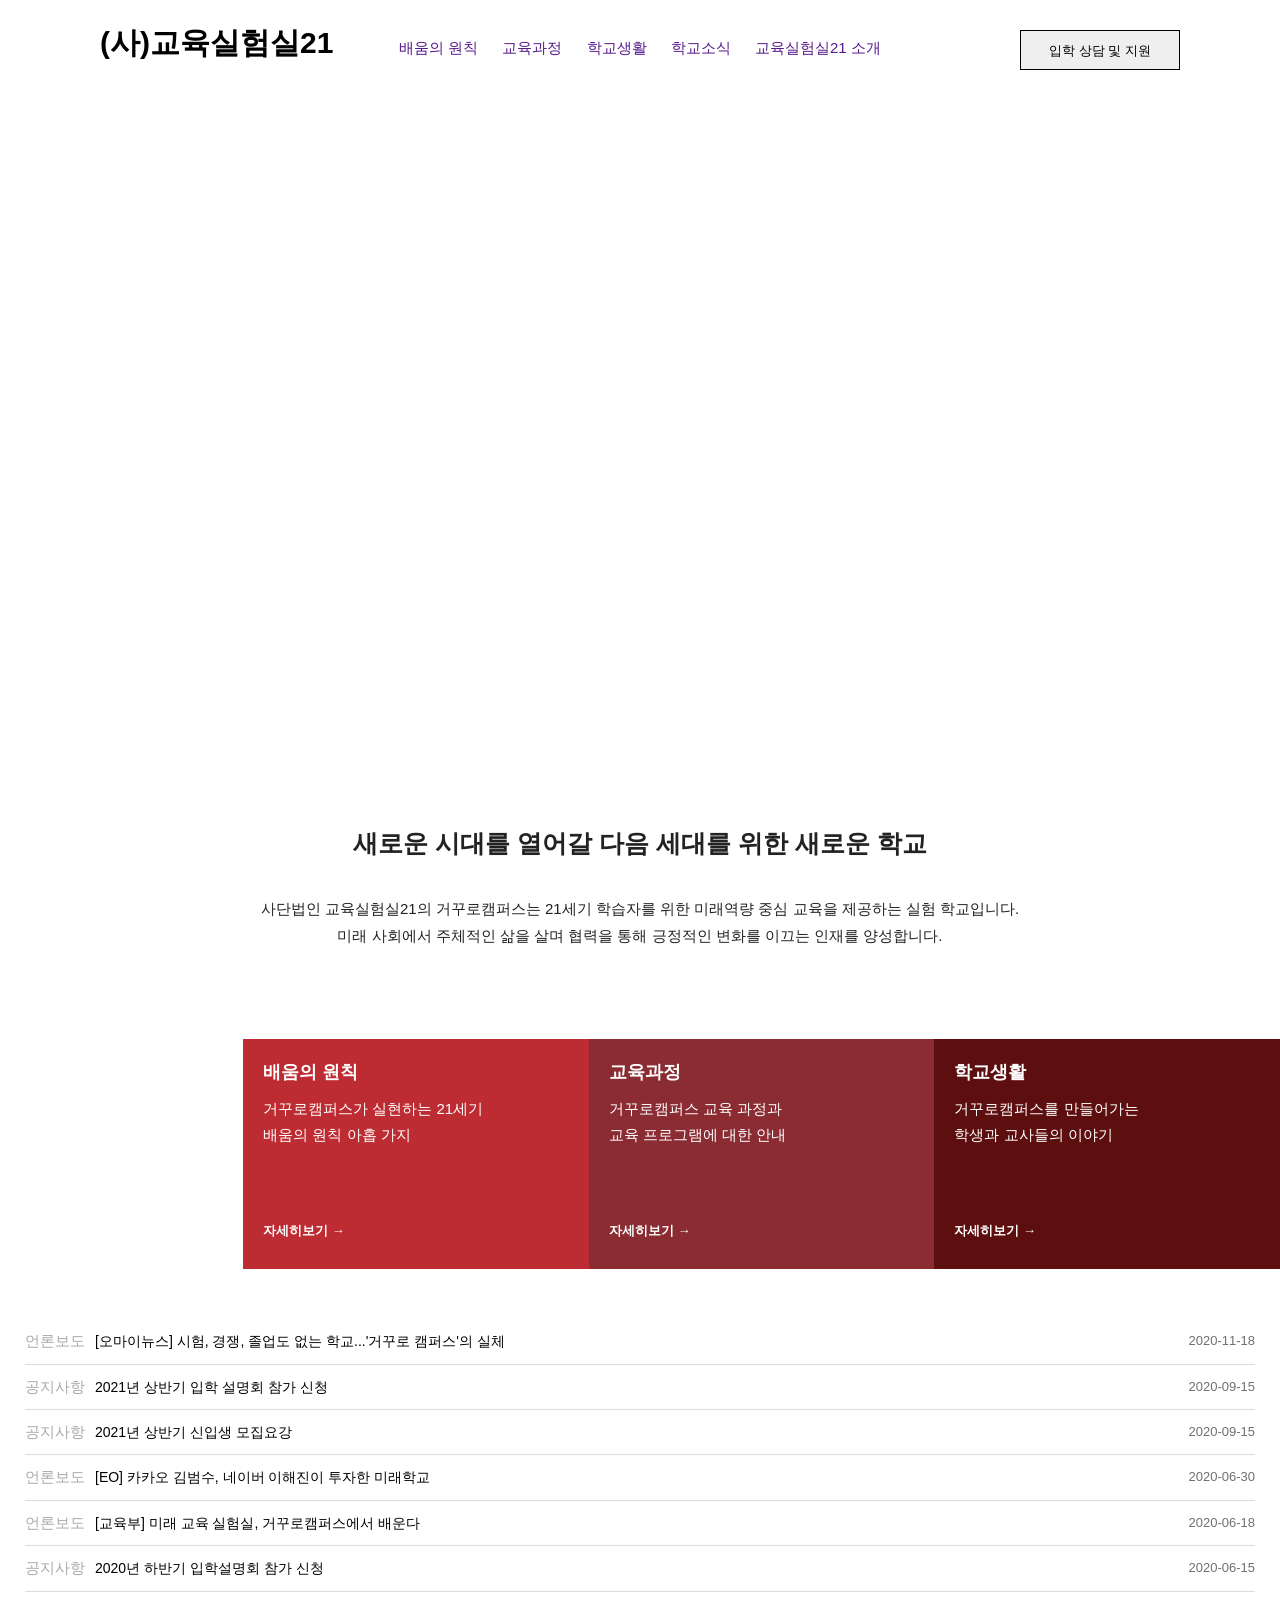
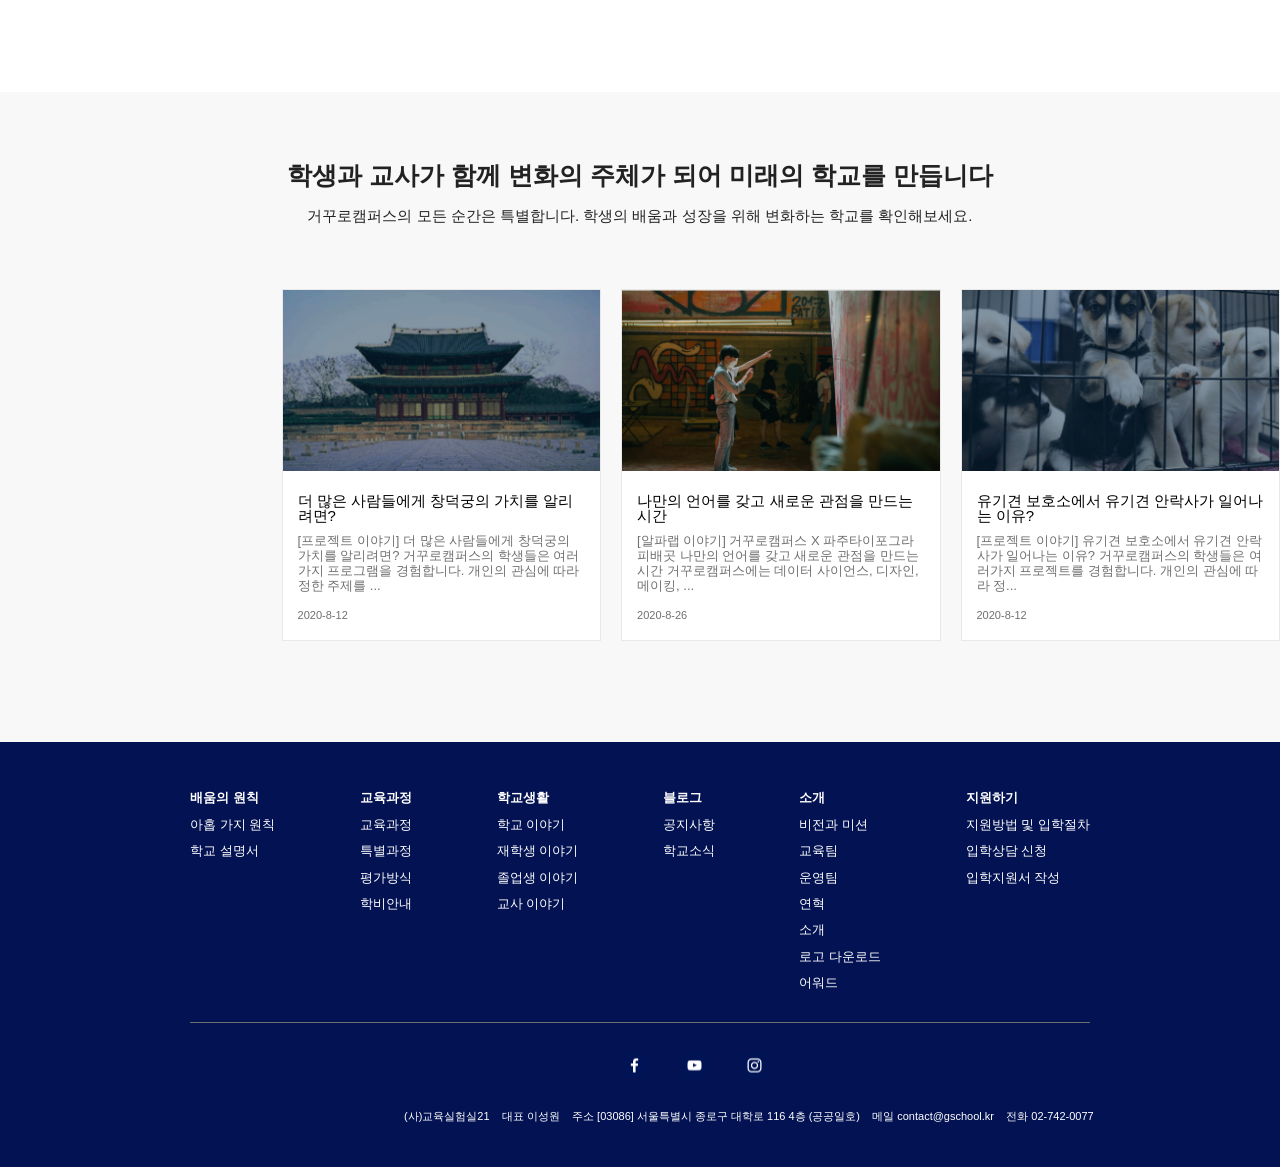
==== commit 8a2fa2bc: "videobox" ====
--- a/index.html/index.html
+++ b/index.html/index.html
@@ -27,174 +27,174 @@
 				</button>
 			</div>
 		</header>
-		<class class="videobox">
+		<div class="videobox">
 			<video src="./images/거꾸로캠퍼스_FullHD.mp4" loop autoplay></video>
-		</class>
-		.mp4" loop autoplay></video>
-		ainer2">
-		<div id="copy" class="카피문구">
-			새로운 시대를 열어갈 다음 세대를 위한 새로운 학교
 		</div>
-		<div class="설명">
-			사단법인 교육실험실21의 거꾸로캠퍼스는 21세기 학습자를 위한 미래역량 중심 교육을 제공하는 실험 학교입니다.<br>
-			미래 사회에서 주체적인 삶을 살며 협력을 통해 긍정적인 변화를 이끄는 인재를 양성합니다.
+
+		<div class="center-container2">
+			<div id="copy" class="카피문구">
+				새로운 시대를 열어갈 다음 세대를 위한 새로운 학교
+			</div>
+			<div class="설명">
+				사단법인 교육실험실21의 거꾸로캠퍼스는 21세기 학습자를 위한 미래역량 중심 교육을 제공하는 실험 학교입니다.<br>
+				미래 사회에서 주체적인 삶을 살며 협력을 통해 긍정적인 변화를 이끄는 인재를 양성합니다.
+			</div>
+			<div class="bluebox">
+				<div class="bb1">
+					<div class="txt1">
+						<strong>배움의 원칙</strong>
+					</div>
+					<div class="txt2">
+						거꾸로캠퍼스가 실현하는 21세기<br>배움의 원칙 아홉 가지
+					</div>
+					<div class="txt3">
+						<strong>자세히보기 →</strong>
+					</div>
+				</div>
+				<div class="bb2">
+					<div class="txt1">
+						<strong>교육과정</strong>
+					</div>
+					<div class="txt2">
+						거꾸로캠퍼스 교육 과정과<br>교육 프로그램에 대한 안내
+					</div>
+					<div class="txt3">
+						<strong>자세히보기 →</strong>
+					</div>
+				</div>
+				<div class="bb3">
+					<div class="txt1">
+						<strong>학교생활</strong>
+					</div>
+					<div class="txt2">
+						거꾸로캠퍼스를 만들어가는<br>학생과 교사들의 이야기
+					</div>
+					<div class="txt3">
+						<strong>자세히보기 →</strong>
+					</div>
+				</div>
+			</div>
+
+			<div class="article">
+				<div class="article1">
+					<div class="section">
+						언론보도
+					</div>
+					<a href="" class="title">
+						[오마이뉴스] 시험, 경쟁, 졸업도 없는 학교...'거꾸로 캠퍼스'의 실체
+					</a>
+					<div class="date">
+						2020-11-18
+					</div>
+				</div>
+				<div class="article2">
+					<div class="section">
+						공지사항
+					</div>
+					<a href="" class="title">
+						2021년 상반기 입학 설명회 참가 신청
+					</a>
+					<div class="date">
+						2020-09-15
+					</div>
+				</div>
+				<div class="article3">
+					<div class="section">
+						공지사항
+					</div>
+					<a href="" class="title">
+						2021년 상반기 신입생 모집요강
+					</a>
+					<div class="date">
+						2020-09-15
+					</div>
+				</div>
+				<div class="article4">
+					<div class="section">
+						언론보도
+					</div>
+					<a href="" class="title">
+						[EO] 카카오 김범수, 네이버 이해진이 투자한 미래학교
+					</a>
+					<div class="date">
+						2020-06-30
+					</div>
+				</div>
+				<div class="article5">
+					<div class="section">
+						언론보도
+					</div>
+					<a href="" class="title">
+						[교육부] 미래 교육 실험실, 거꾸로캠퍼스에서 배운다
+					</a>
+					<div class="date">
+						2020-06-18
+					</div>
+				</div>
+				<div class="article6">
+					<div class="section">
+						공지사항
+					</div>
+					<a href="" class="title">
+						2020년 하반기 입학설명회 참가 신청
+					</a>
+					<div class="date">
+						2020-06-15
+					</div>
+				</div>
+			</div>
 		</div>
-		<div class="bluebox">
-			<div class="bb1">
-				<div class="txt1">
-					<strong>배움의 원칙</strong>
-				</div>
-				<div class="txt2">
-					거꾸로캠퍼스가 실현하는 21세기<br>배움의 원칙 아홉 가지
-				</div>
-				<div class="txt3">
-					<strong>자세히보기 →</strong>
-				</div>
-			</div>
-			<div class="bb2">
-				<div class="txt1">
-					<strong>교육과정</strong>
-				</div>
-				<div class="txt2">
-					거꾸로캠퍼스 교육 과정과<br>교육 프로그램에 대한 안내
-				</div>
-				<div class="txt3">
-					<strong>자세히보기 →</strong>
-				</div>
-			</div>
-			<div class="bb3">
-				<div class="txt1">
-					<strong>학교생활</strong>
-				</div>
-				<div class="txt2">
-					거꾸로캠퍼스를 만들어가는<br>학생과 교사들의 이야기
-				</div>
-				<div class="txt3">
-					<strong>자세히보기 →</strong>
-				</div>
-			</div>
-		</div>
-
-		<div class="article">
-			<div class="article1">
-				<div class="section">
-					언론보도
-				</div>
-				<a href="" class="title">
-					[오마이뉴스] 시험, 경쟁, 졸업도 없는 학교...'거꾸로 캠퍼스'의 실체
-				</a>
-				<div class="date">
-					2020-11-18
-				</div>
-			</div>
-			<div class="article2">
-				<div class="section">
-					공지사항
-				</div>
-				<a href="" class="title">
-					2021년 상반기 입학 설명회 참가 신청
-				</a>
-				<div class="date">
-					2020-09-15
-				</div>
-			</div>
-			<div class="article3">
-				<div class="section">
-					공지사항
-				</div>
-				<a href="" class="title">
-					2021년 상반기 신입생 모집요강
-				</a>
-				<div class="date">
-					2020-09-15
-				</div>
-			</div>
-			<div class="article4">
-				<div class="section">
-					언론보도
-				</div>
-				<a href="" class="title">
-					[EO] 카카오 김범수, 네이버 이해진이 투자한 미래학교
-				</a>
-				<div class="date">
-					2020-06-30
-				</div>
-			</div>
-			<div class="article5">
-				<div class="section">
-					언론보도
-				</div>
-				<a href="" class="title">
-					[교육부] 미래 교육 실험실, 거꾸로캠퍼스에서 배운다
-				</a>
-				<div class="date">
-					2020-06-18
-				</div>
-			</div>
-			<div class="article6">
-				<div class="section">
-					공지사항
-				</div>
-				<a href="" class="title">
-					2020년 하반기 입학설명회 참가 신청
-				</a>
-				<div class="date">
-					2020-06-15
-				</div>
-			</div>
-		</div>
-	</div>
-	<div class="background-box">
-		<div class="center-container2">
-			<div class="카피문구2">
-				학생과 교사가 함께 변화의 주체가 되어 미래의 학교를 만듭니다
-			</div>
-			<div class="설명2">
-				거꾸로캠퍼스의 모든 순간은 특별합니다. 학생의 배움과 성장을 위해 변화하는 학교를 확인해보세요.
-			</div>
-			<div class="moment">
-				<div class="mm1">
-					<img src='images/img_sample1.png'>
-					<!-- <img src='images/IMG_1768.jpg'> -->
-					<div class="text1">
-						<p>더 많은 사람들에게 창덕궁의 가치를 알리려면?</p>
-					</div>
-					<div class="text2">
-						[프로젝트 이야기] 더 많은 사람들에게 창덕궁의 가치를 알리려면? 거꾸로캠퍼스의 학생들은 여러가지 프로그램을 경험합니다. 개인의 관심에 따라 정한 주제를
-						...
-					</div>
-					<div class="text3">
-						<p>2020-8-12</p>
-					</div>
-				</div>
-				<div class="mm2">
-					<img src='images/img_sample2.png'>
-					<!-- <img src='images/IMG_1775.jpg'> -->
-					<div class="text1">
-						<p>나만의 언어를 갖고 새로운 관점을 만드는 시간</p>
-					</div>
-					<div class="text2">
-						[알파랩 이야기] 거꾸로캠퍼스 X 파주타이포그라피배곳 나만의 언어를 갖고 새로운 관점을 만드는 시간 거꾸로캠퍼스에는 데이터 사이언스, 디자인, 메이킹, ...
-					</div>
-					<div class="text3">
-						<p>2020-8-26</p>
-					</div>
-				</div>
-				<div class="mm3">
-					<img src='images/img_sample3.png'>
-					<!-- <img src='images/IMG_1784.jpg'> -->
-					<div class="text1">
-						<p>유기견 보호소에서 유기견 안락사가 일어나는 이유?</p>
-					</div>
-					<div class="text2">
-						[프로젝트 이야기] 유기견 보호소에서 유기견 안락사가 일어나는 이유? 거꾸로캠퍼스의 학생들은 여러가지 프로젝트를 경험합니다. 개인의 관심에 따라
-						정...
-					</div>
-					<div class="text3">
-						<p>2020-8-12</p>
-					</div>
-				</div>
-				<!-- <div class="mm4">
+		<div class="background-box">
+			<div class="center-container2">
+				<div class="카피문구2">
+					학생과 교사가 함께 변화의 주체가 되어 미래의 학교를 만듭니다
+				</div>
+				<div class="설명2">
+					거꾸로캠퍼스의 모든 순간은 특별합니다. 학생의 배움과 성장을 위해 변화하는 학교를 확인해보세요.
+				</div>
+				<div class="moment">
+					<div class="mm1">
+						<img src='images/img_sample1.png'>
+						<!-- <img src='images/IMG_1768.jpg'> -->
+						<div class="text1">
+							<p>더 많은 사람들에게 창덕궁의 가치를 알리려면?</p>
+						</div>
+						<div class="text2">
+							[프로젝트 이야기] 더 많은 사람들에게 창덕궁의 가치를 알리려면? 거꾸로캠퍼스의 학생들은 여러가지 프로그램을 경험합니다. 개인의 관심에 따라 정한 주제를
+							...
+						</div>
+						<div class="text3">
+							<p>2020-8-12</p>
+						</div>
+					</div>
+					<div class="mm2">
+						<img src='images/img_sample2.png'>
+						<!-- <img src='images/IMG_1775.jpg'> -->
+						<div class="text1">
+							<p>나만의 언어를 갖고 새로운 관점을 만드는 시간</p>
+						</div>
+						<div class="text2">
+							[알파랩 이야기] 거꾸로캠퍼스 X 파주타이포그라피배곳 나만의 언어를 갖고 새로운 관점을 만드는 시간 거꾸로캠퍼스에는 데이터 사이언스, 디자인, 메이킹, ...
+						</div>
+						<div class="text3">
+							<p>2020-8-26</p>
+						</div>
+					</div>
+					<div class="mm3">
+						<img src='images/img_sample3.png'>
+						<!-- <img src='images/IMG_1784.jpg'> -->
+						<div class="text1">
+							<p>유기견 보호소에서 유기견 안락사가 일어나는 이유?</p>
+						</div>
+						<div class="text2">
+							[프로젝트 이야기] 유기견 보호소에서 유기견 안락사가 일어나는 이유? 거꾸로캠퍼스의 학생들은 여러가지 프로젝트를 경험합니다. 개인의 관심에 따라
+							정...
+						</div>
+						<div class="text3">
+							<p>2020-8-12</p>
+						</div>
+					</div>
+					<!-- <div class="mm4">
 							<img src='images/img_sample1.png'>
 							<div class="text1">
 								<p>더 많은 사람들에게 창덕궁의 가치를 알리려면?</p>
@@ -232,89 +232,89 @@
 								<p>2020-8-12</p>
 							</div>
 						</div> -->
+				</div>
 			</div>
 		</div>
+		</main>
+		<footer>
+			<div class="center-container3">
+				<div class="sitemapbox">
+					<div class="site1"><strong>배움의 원칙</strong>
+						<ul>
+							<li><a href="">아홉 가지 원칙</a></li>
+							<li><a href="">학교 설명서</a></li>
+						</ul>
+					</div>
+
+					<div class="site2"><strong>교육과정</strong>
+						<ul>
+							<li><a href="">교육과정</a></li>
+							<li><a href="">특별과정</a></li>
+							<li><a href="">평가방식</a></li>
+							<li><a href="">학비안내</a></li>
+						</ul>
+					</div>
+
+					<div class="site3"><strong>학교생활</strong>
+						<ul>
+							<li><a href="">학교 이야기</a></li>
+							<li><a href="">재학생 이야기</a></li>
+							<li><a href="">졸업생 이야기</a></li>
+							<li><a href="">교사 이야기</a></li>
+						</ul>
+					</div>
+
+					<div class="site4"><strong>블로그</strong>
+						<ul>
+							<li><a href="">공지사항</a></li>
+							<li><a href="">학교소식</a></li>
+						</ul>
+					</div>
+
+
+					<div class="site5"><strong>소개</strong>
+						<ul>
+							<li><a href="">비전과 미션</a></li>
+							<li><a href="">교육팀</a></li>
+							<li><a href="">운영팀</a></li>
+							<li><a href="">연혁</a></li>
+							<li><a href="">소개</a></li>
+							<li><a href="">로고 다운로드</a></li>
+							<li><a href="">어워드</a></li>
+						</ul>
+					</div>
+
+					<div class="site6"><strong>지원하기</strong>
+						<ul>
+							<li><a href="">지원방법 및 입학절차</a></li>
+							<li><a href="">입학상담 신청</a></li>
+							<li><a href="">입학지원서 작성</a></li>
+						</ul>
+					</div>
+
+				</div>
+
+				<!-- 박스 -->
+			</div>
+			<div class="icon">
+				<div class="facebook">
+					<img src='images/icon_facebook.png'>
+				</div>
+				<div class="youtube">
+					<img src='images/icon_youtube.png'>
+				</div>
+				<div class="instagram">
+					<img src='images/icon_instagram.png'>
+				</div>
+			</div>
+			<div class="info">
+				<div>(사)교육실험실21 &nbsp;&nbsp;
+					대표 이성원 &nbsp;&nbsp;
+					주소 [03086] 서울특별시 종로구 대학로 116 4층 (공공일호) &nbsp;&nbsp;
+					메일 contact@gschool.kr &nbsp;&nbsp;
+					전화 02-742-0077</div>
+			</div>
 	</div>
-	</main>
-	<footer>
-		<div class="center-container3">
-			<div class="sitemapbox">
-				<div class="site1"><strong>배움의 원칙</strong>
-					<ul>
-						<li><a href="">아홉 가지 원칙</a></li>
-						<li><a href="">학교 설명서</a></li>
-					</ul>
-				</div>
-
-				<div class="site2"><strong>교육과정</strong>
-					<ul>
-						<li><a href="">교육과정</a></li>
-						<li><a href="">특별과정</a></li>
-						<li><a href="">평가방식</a></li>
-						<li><a href="">학비안내</a></li>
-					</ul>
-				</div>
-
-				<div class="site3"><strong>학교생활</strong>
-					<ul>
-						<li><a href="">학교 이야기</a></li>
-						<li><a href="">재학생 이야기</a></li>
-						<li><a href="">졸업생 이야기</a></li>
-						<li><a href="">교사 이야기</a></li>
-					</ul>
-				</div>
-
-				<div class="site4"><strong>블로그</strong>
-					<ul>
-						<li><a href="">공지사항</a></li>
-						<li><a href="">학교소식</a></li>
-					</ul>
-				</div>
-
-
-				<div class="site5"><strong>소개</strong>
-					<ul>
-						<li><a href="">비전과 미션</a></li>
-						<li><a href="">교육팀</a></li>
-						<li><a href="">운영팀</a></li>
-						<li><a href="">연혁</a></li>
-						<li><a href="">소개</a></li>
-						<li><a href="">로고 다운로드</a></li>
-						<li><a href="">어워드</a></li>
-					</ul>
-				</div>
-
-				<div class="site6"><strong>지원하기</strong>
-					<ul>
-						<li><a href="">지원방법 및 입학절차</a></li>
-						<li><a href="">입학상담 신청</a></li>
-						<li><a href="">입학지원서 작성</a></li>
-					</ul>
-				</div>
-
-			</div>
-
-			<!-- 박스 -->
-		</div>
-		<div class="icon">
-			<div class="facebook">
-				<img src='images/icon_facebook.png'>
-			</div>
-			<div class="youtube">
-				<img src='images/icon_youtube.png'>
-			</div>
-			<div class="instagram">
-				<img src='images/icon_instagram.png'>
-			</div>
-		</div>
-		<div class="info">
-			<div>(사)교육실험실21 &nbsp;&nbsp;
-				대표 이성원 &nbsp;&nbsp;
-				주소 [03086] 서울특별시 종로구 대학로 116 4층 (공공일호) &nbsp;&nbsp;
-				메일 contact@gschool.kr &nbsp;&nbsp;
-				전화 02-742-0077</div>
-		</div>
-		</div>
 	</footer>
 	</div>
 	</div>
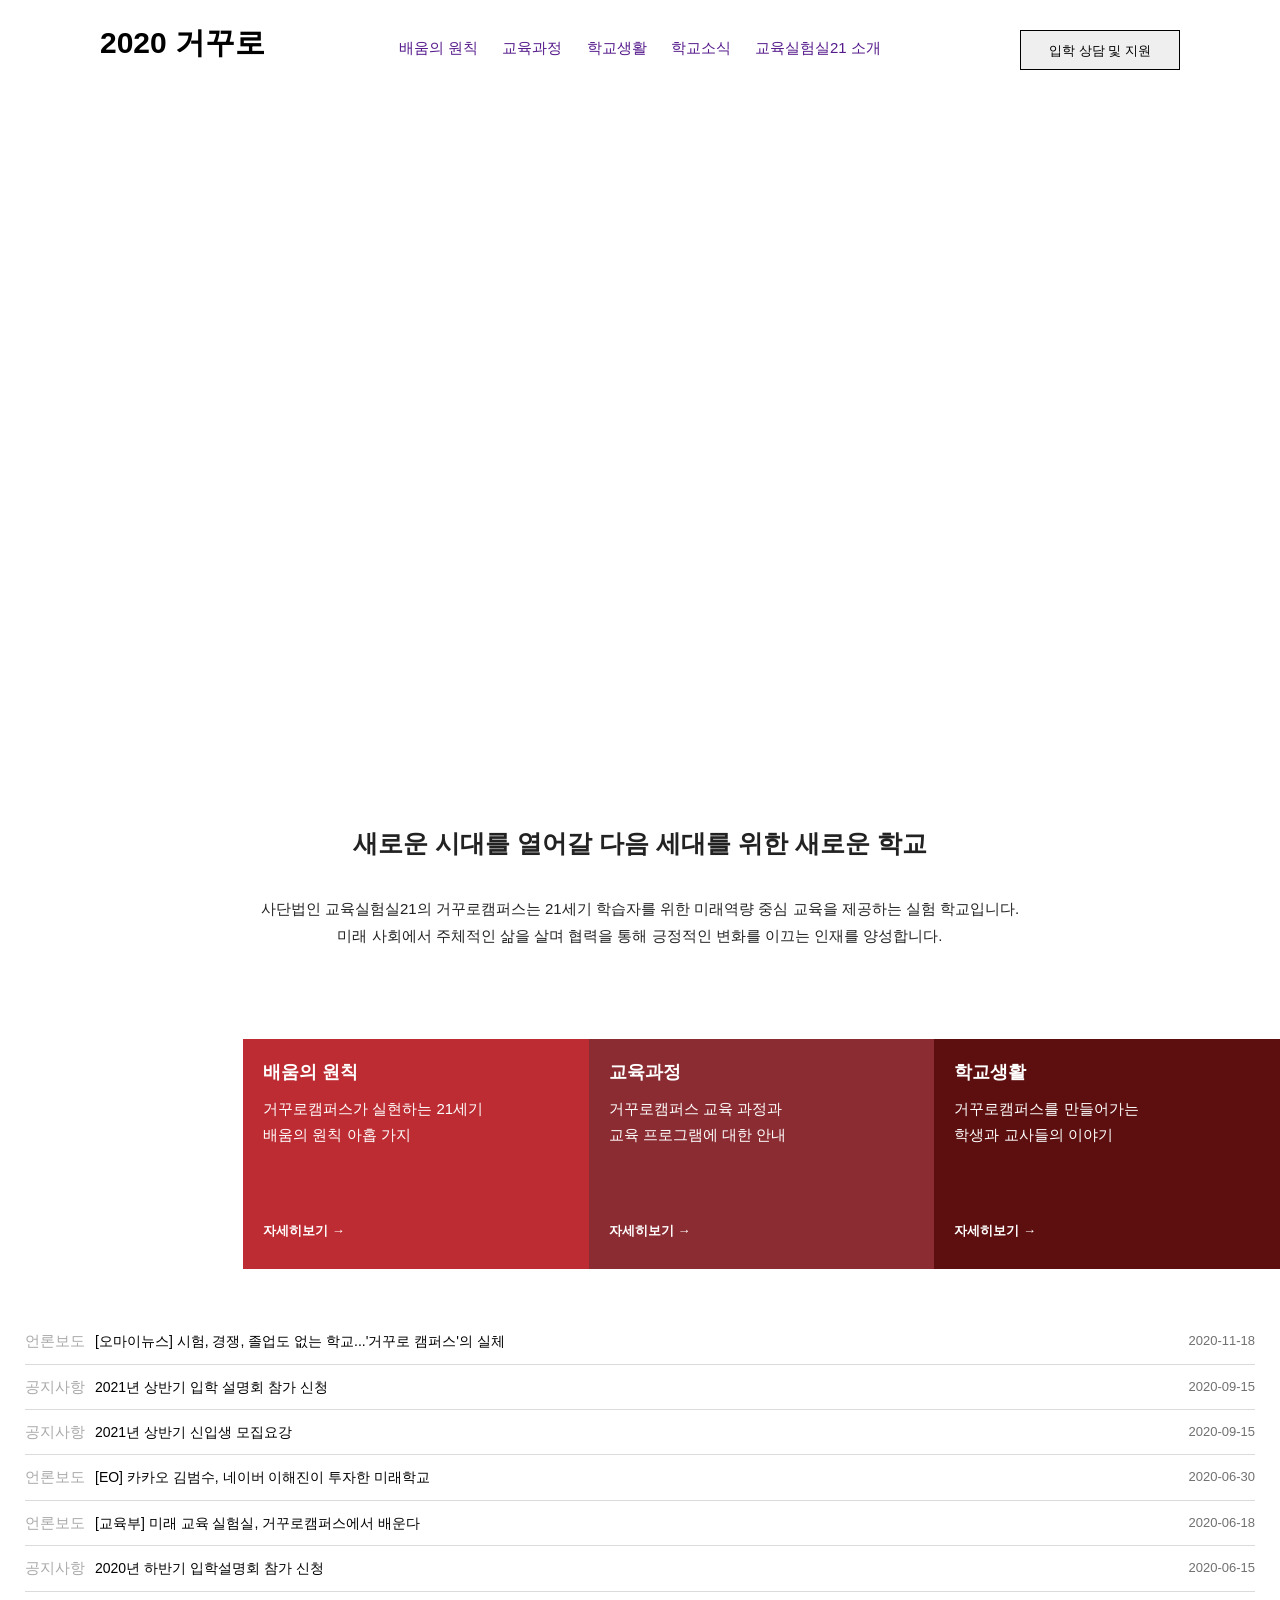
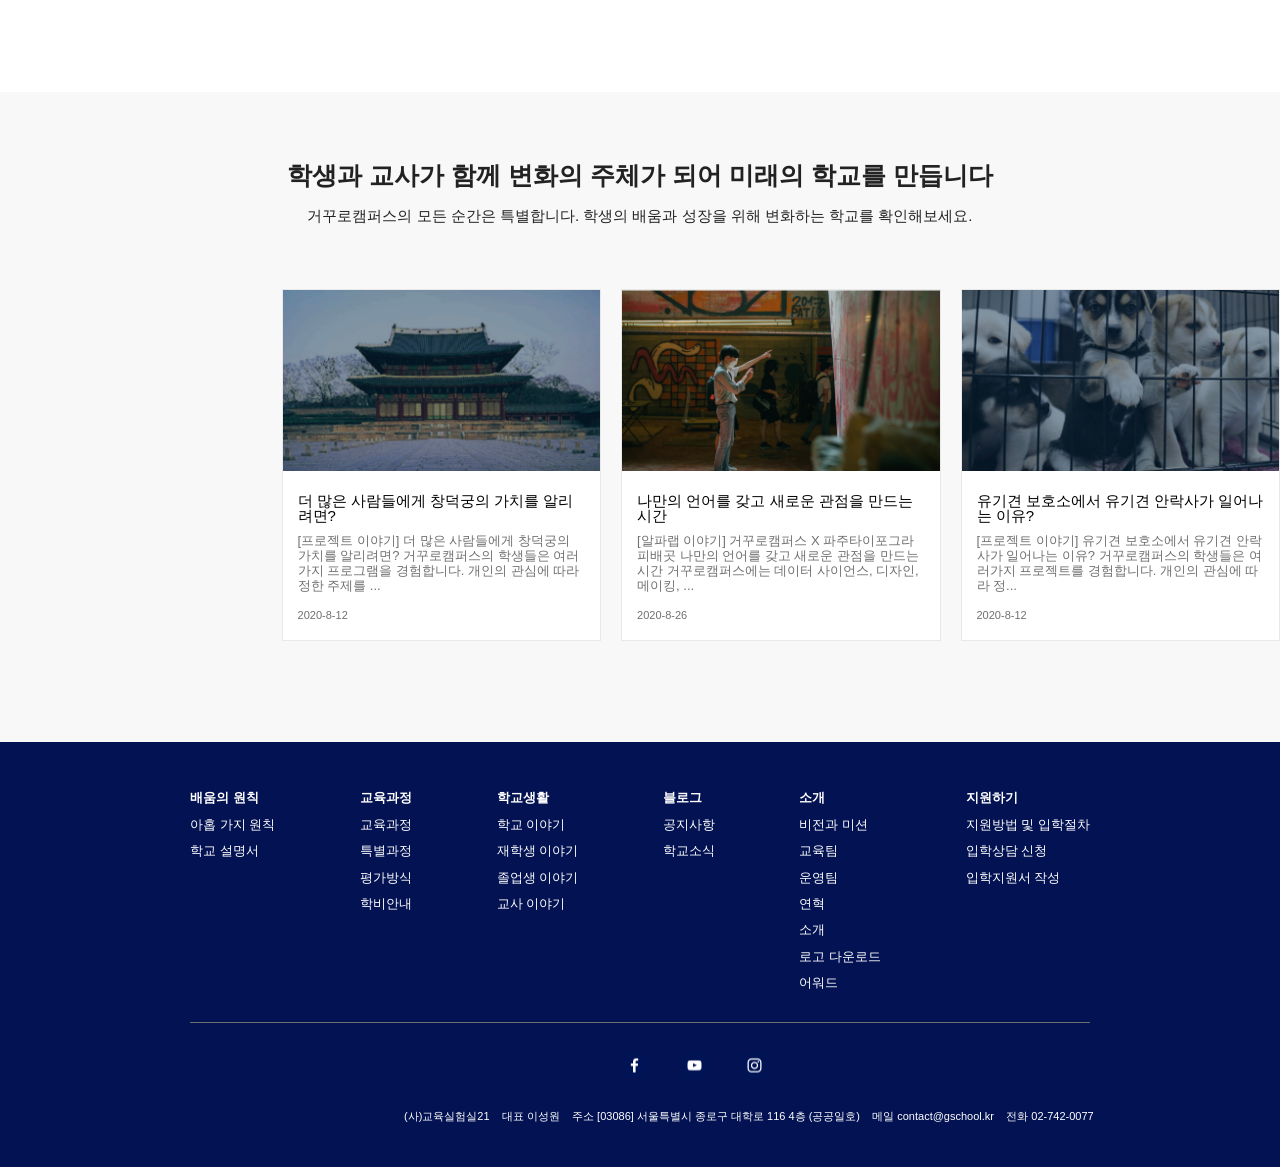
==== commit ab8e6684: "header change" ====
--- a/index.html/index.html
+++ b/index.html/index.html
@@ -14,7 +14,7 @@
 	<div id="wrap">
 		<header>
 			<div class="center-container">
-				<div id="logo" style="color: black">(사)교육실험실21</div>
+				<div id="logo" style="color: black">2020 거꾸로 </div>
 				<nav>
 					<a href="">배움의 원칙</a>
 					<a href="">교육과정</a>
@@ -321,4 +321,4 @@
 	</div>
 </body>
 
-</html>+</html>
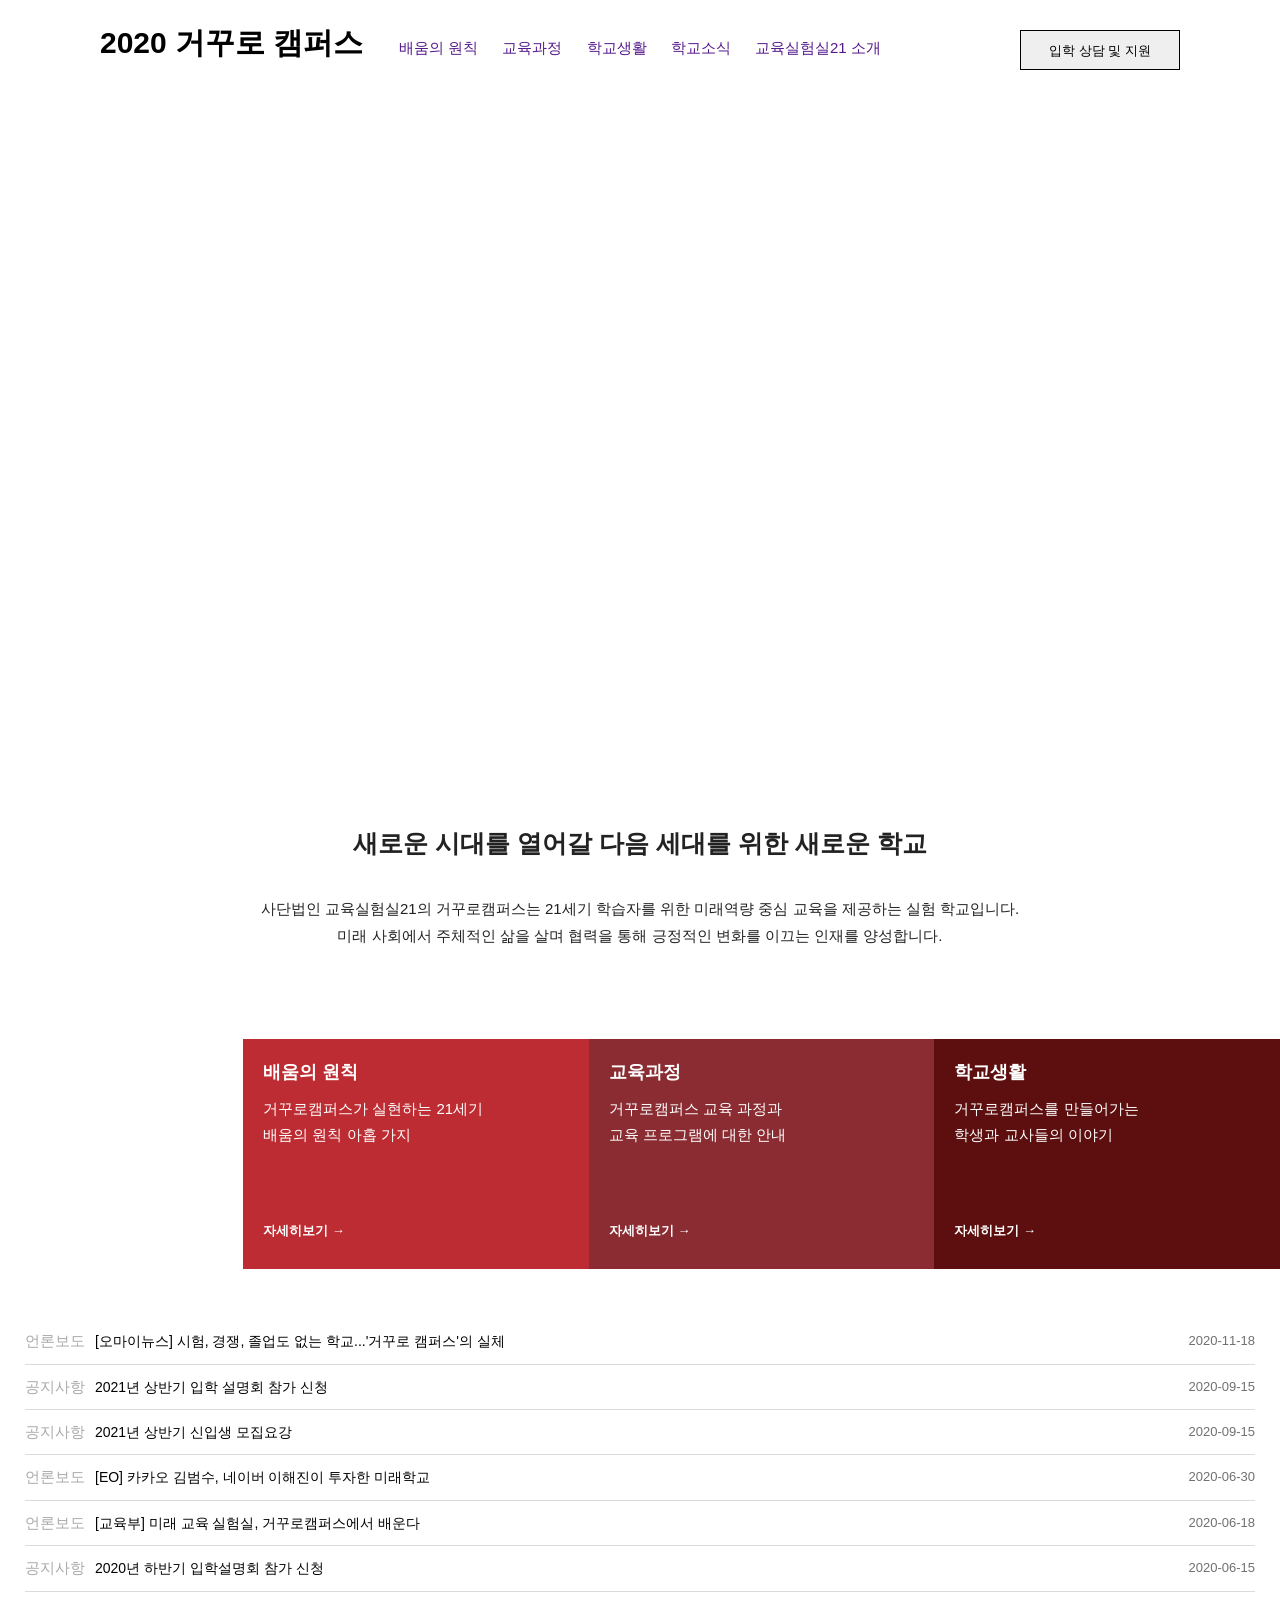
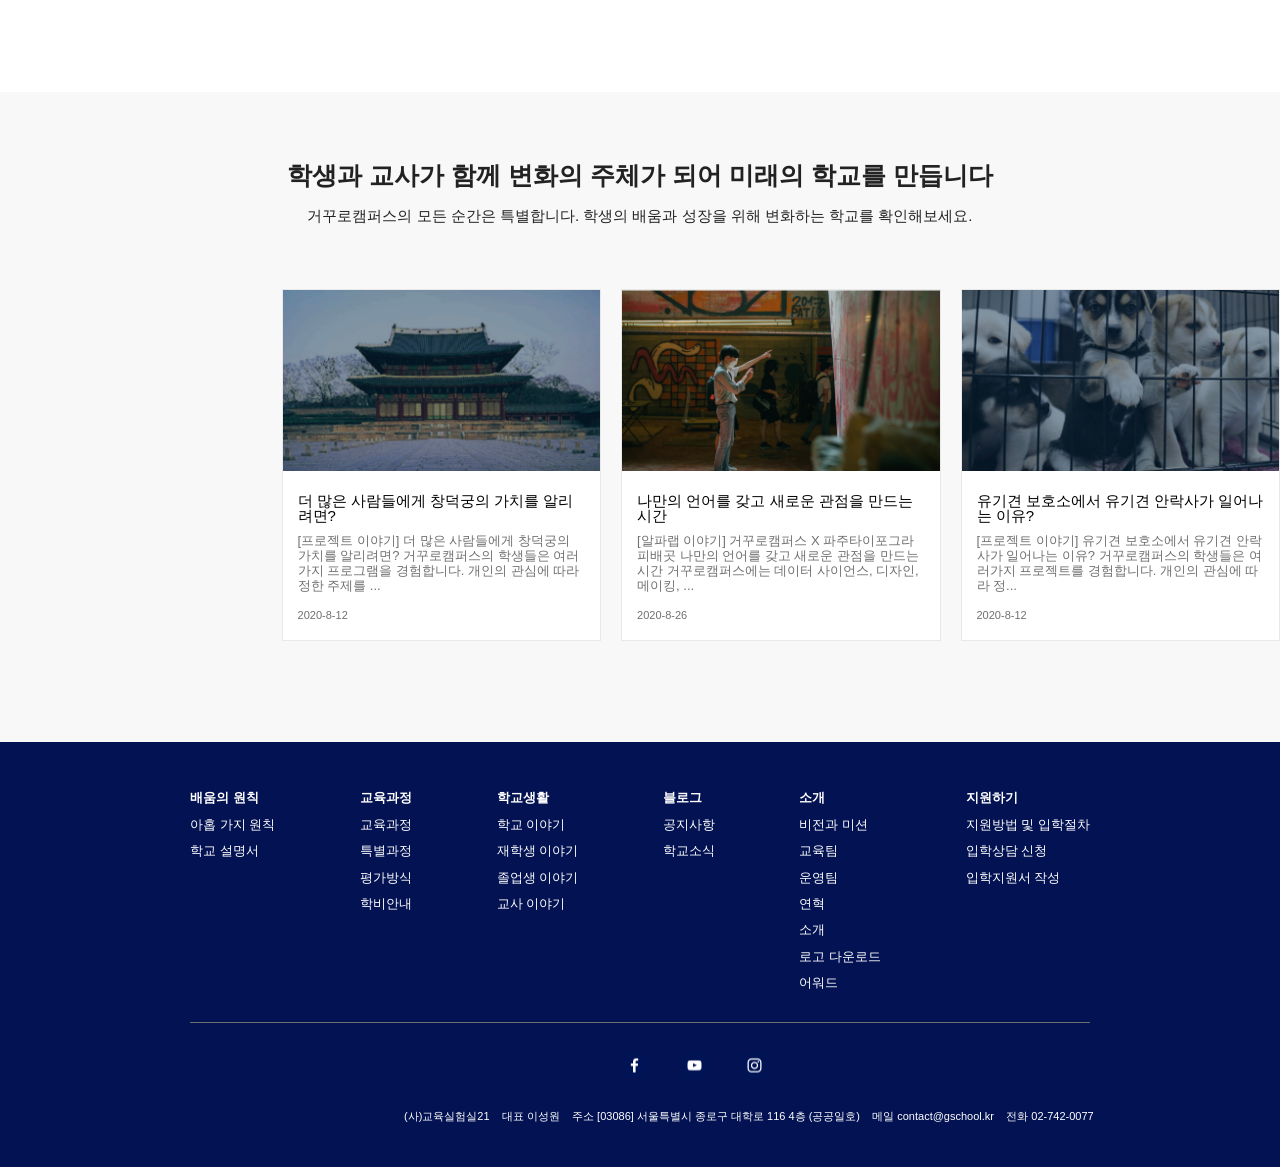
==== commit 4692e448: "header change" ====
--- a/index.html/index.html
+++ b/index.html/index.html
@@ -14,7 +14,7 @@
 	<div id="wrap">
 		<header>
 			<div class="center-container">
-				<div id="logo" style="color: black">2020 거꾸로 </div>
+				<div id="logo" style="color: black">2020 거꾸로 캠퍼스</div>
 				<nav>
 					<a href="">배움의 원칙</a>
 					<a href="">교육과정</a>
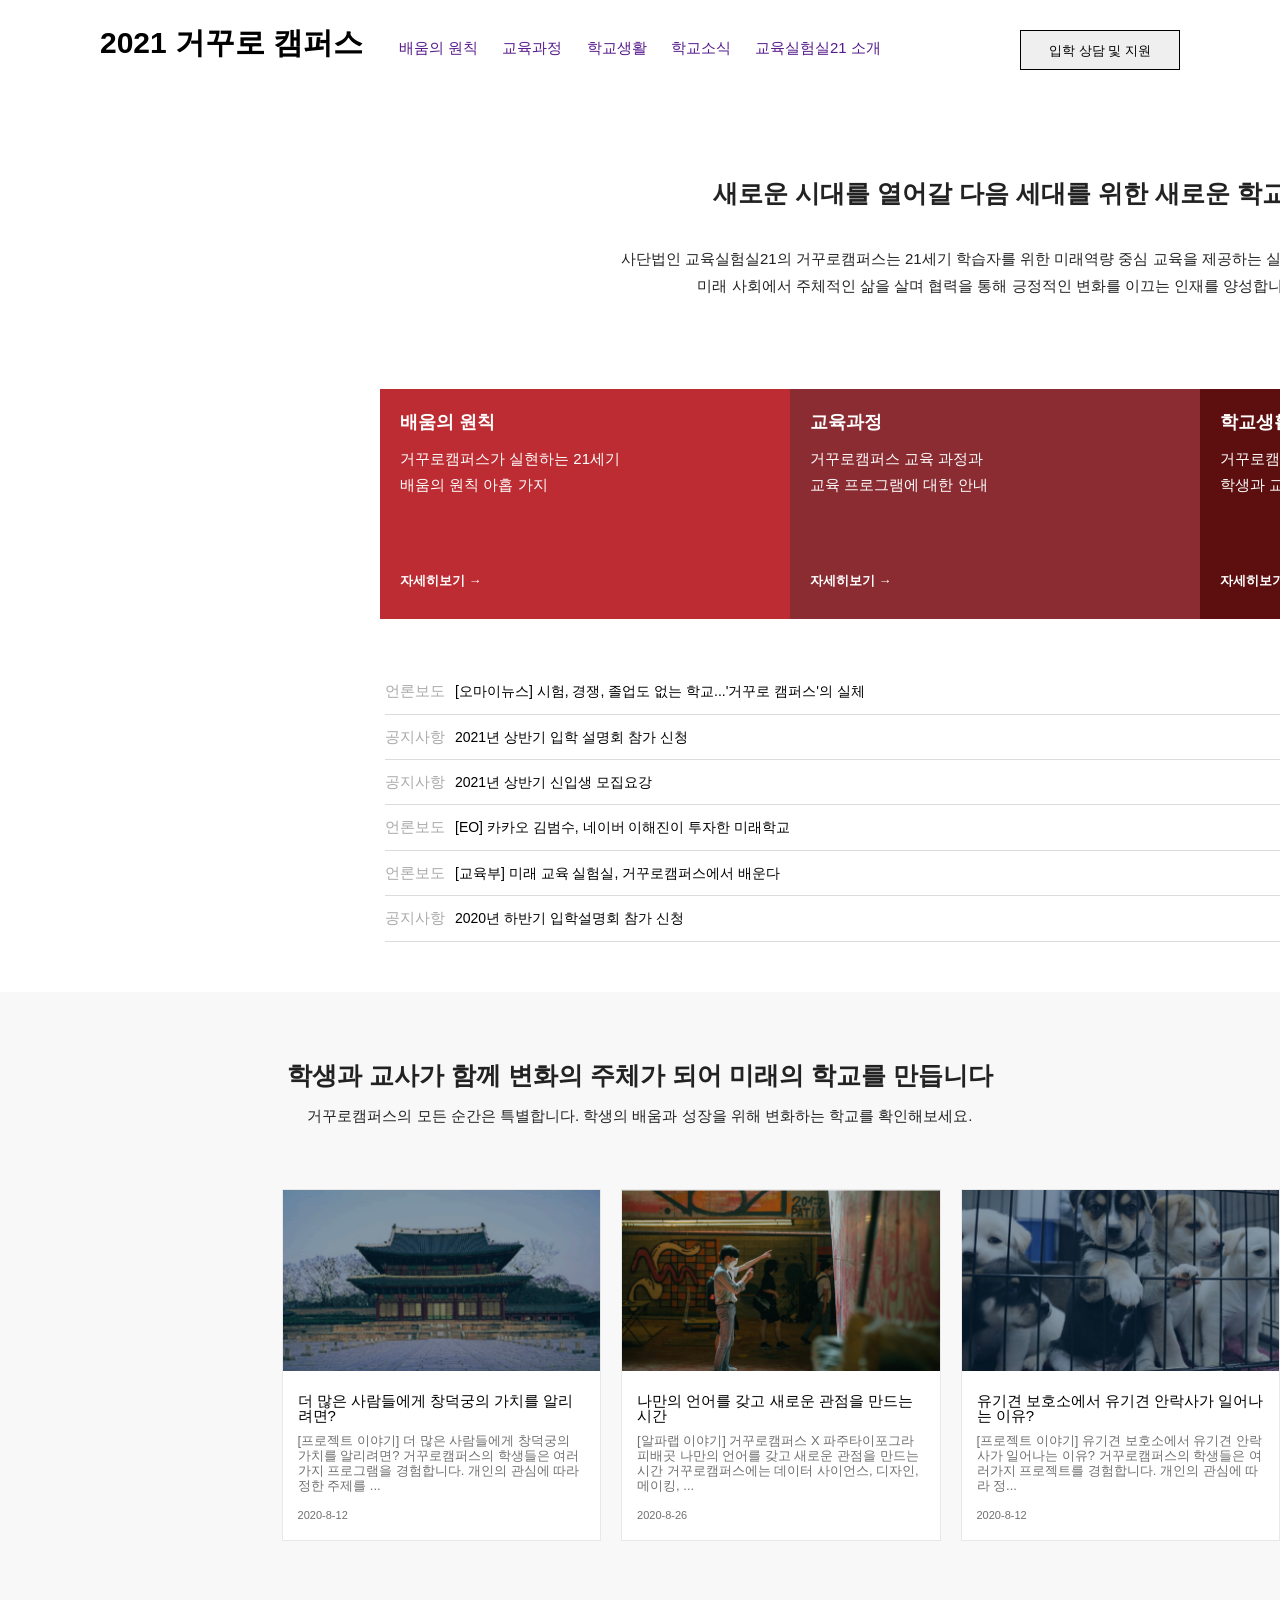
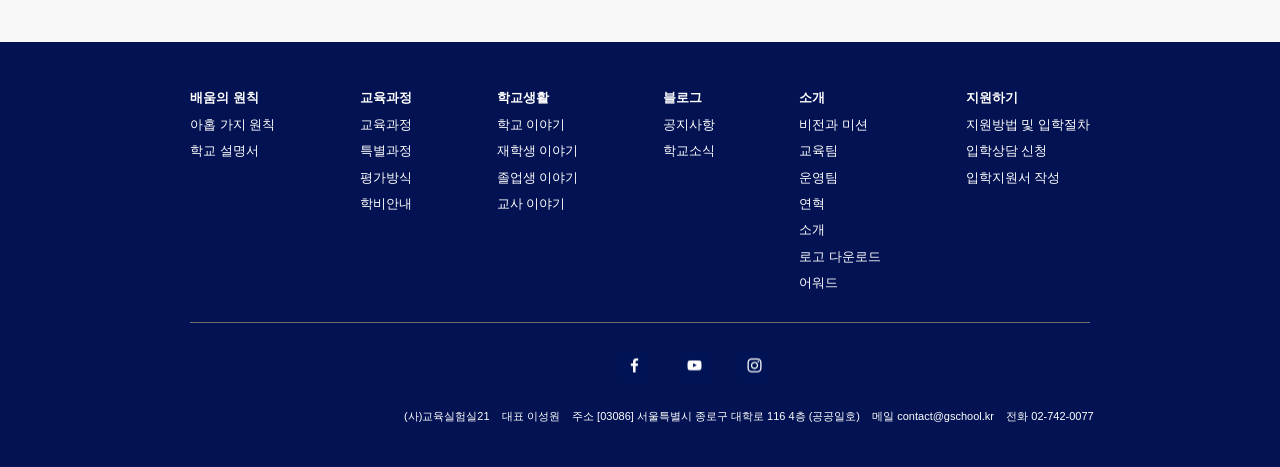
==== commit 1e109f54: "header change 2021" ====
--- a/index.html/index.html
+++ b/index.html/index.html
@@ -14,7 +14,7 @@
 	<div id="wrap">
 		<header>
 			<div class="center-container">
-				<div id="logo" style="color: black">2020 거꾸로 캠퍼스</div>
+				<div id="logo" style="color: black">2021 거꾸로 캠퍼스</div>
 				<nav>
 					<a href="">배움의 원칙</a>
 					<a href="">교육과정</a>
@@ -27,175 +27,133 @@
 				</button>
 			</div>
 		</header>
-		<div class="videobox">
-			<video src="./images/거꾸로캠퍼스_FullHD.mp4" loop autoplay></video>
-		</div>
-
-		<div class="center-container2">
-			<div id="copy" class="카피문구">
-				새로운 시대를 열어갈 다음 세대를 위한 새로운 학교
-			</div>
-			<div class="설명">
-				사단법인 교육실험실21의 거꾸로캠퍼스는 21세기 학습자를 위한 미래역량 중심 교육을 제공하는 실험 학교입니다.<br>
-				미래 사회에서 주체적인 삶을 살며 협력을 통해 긍정적인 변화를 이끄는 인재를 양성합니다.
-			</div>
-			<div class="bluebox">
-				<div class="bb1">
-					<div class="txt1">
-						<strong>배움의 원칙</strong>
-					</div>
-					<div class="txt2">
-						거꾸로캠퍼스가 실현하는 21세기<br>배움의 원칙 아홉 가지
-					</div>
-					<div class="txt3">
-						<strong>자세히보기 →</strong>
-					</div>
-				</div>
-				<div class="bb2">
-					<div class="txt1">
-						<strong>교육과정</strong>
-					</div>
-					<div class="txt2">
-						거꾸로캠퍼스 교육 과정과<br>교육 프로그램에 대한 안내
-					</div>
-					<div class="txt3">
-						<strong>자세히보기 →</strong>
-					</div>
-				</div>
-				<div class="bb3">
-					<div class="txt1">
-						<strong>학교생활</strong>
-					</div>
-					<div class="txt2">
-						거꾸로캠퍼스를 만들어가는<br>학생과 교사들의 이야기
-					</div>
-					<div class="txt3">
-						<strong>자세히보기 →</strong>
-					</div>
-				</div>
-			</div>
-
-			<div class="article">
-				<div class="article1">
-					<div class="section">
-						언론보도
-					</div>
-					<a href="" class="title">
-						[오마이뉴스] 시험, 경쟁, 졸업도 없는 학교...'거꾸로 캠퍼스'의 실체
-					</a>
-					<div class="date">
-						2020-11-18
-					</div>
-				</div>
-				<div class="article2">
-					<div class="section">
-						공지사항
-					</div>
-					<a href="" class="title">
-						2021년 상반기 입학 설명회 참가 신청
-					</a>
-					<div class="date">
-						2020-09-15
-					</div>
-				</div>
-				<div class="article3">
-					<div class="section">
-						공지사항
-					</div>
-					<a href="" class="title">
-						2021년 상반기 신입생 모집요강
-					</a>
-					<div class="date">
-						2020-09-15
-					</div>
-				</div>
-				<div class="article4">
-					<div class="section">
-						언론보도
-					</div>
-					<a href="" class="title">
-						[EO] 카카오 김범수, 네이버 이해진이 투자한 미래학교
-					</a>
-					<div class="date">
-						2020-06-30
-					</div>
-				</div>
-				<div class="article5">
-					<div class="section">
-						언론보도
-					</div>
-					<a href="" class="title">
-						[교육부] 미래 교육 실험실, 거꾸로캠퍼스에서 배운다
-					</a>
-					<div class="date">
-						2020-06-18
-					</div>
-				</div>
-				<div class="article6">
-					<div class="section">
-						공지사항
-					</div>
-					<a href="" class="title">
-						2020년 하반기 입학설명회 참가 신청
-					</a>
-					<div class="date">
-						2020-06-15
-					</div>
-				</div>
-			</div>
-		</div>
-		<div class="background-box">
-			<div class="center-container2">
-				<div class="카피문구2">
-					학생과 교사가 함께 변화의 주체가 되어 미래의 학교를 만듭니다
-				</div>
-				<div class="설명2">
-					거꾸로캠퍼스의 모든 순간은 특별합니다. 학생의 배움과 성장을 위해 변화하는 학교를 확인해보세요.
-				</div>
-				<div class="moment">
-					<div class="mm1">
-						<img src='images/img_sample1.png'>
-						<!-- <img src='images/IMG_1768.jpg'> -->
-						<div class="text1">
-							<p>더 많은 사람들에게 창덕궁의 가치를 알리려면?</p>
-						</div>
-						<div class="text2">
-							[프로젝트 이야기] 더 많은 사람들에게 창덕궁의 가치를 알리려면? 거꾸로캠퍼스의 학생들은 여러가지 프로그램을 경험합니다. 개인의 관심에 따라 정한 주제를
-							...
-						</div>
-						<div class="text3">
-							<p>2020-8-12</p>
-						</div>
-					</div>
-					<div class="mm2">
-						<img src='images/img_sample2.png'>
-						<!-- <img src='images/IMG_1775.jpg'> -->
-						<div class="text1">
-							<p>나만의 언어를 갖고 새로운 관점을 만드는 시간</p>
-						</div>
-						<div class="text2">
-							[알파랩 이야기] 거꾸로캠퍼스 X 파주타이포그라피배곳 나만의 언어를 갖고 새로운 관점을 만드는 시간 거꾸로캠퍼스에는 데이터 사이언스, 디자인, 메이킹, ...
-						</div>
-						<div class="text3">
-							<p>2020-8-26</p>
-						</div>
-					</div>
-					<div class="mm3">
-						<img src='images/img_sample3.png'>
-						<!-- <img src='images/IMG_1784.jpg'> -->
-						<div class="text1">
-							<p>유기견 보호소에서 유기견 안락사가 일어나는 이유?</p>
-						</div>
-						<div class="text2">
-							[프로젝트 이야기] 유기견 보호소에서 유기견 안락사가 일어나는 이유? 거꾸로캠퍼스의 학생들은 여러가지 프로젝트를 경험합니다. 개인의 관심에 따라
-							정...
-						</div>
-						<div class="text3">
-							<p>2020-8-12</p>
-						</div>
-					</div>
-					<!-- <div class="mm4">
+		<video src="./images/거꾸로캠퍼스_FullHD.mp4" loop autoplay></video>
+		<main>
+			<div id="center-container2">
+				<div id="copy" class="카피문구">
+					새로운 시대를 열어갈 다음 세대를 위한 새로운 학교
+				</div>
+				<div class="설명">
+					사단법인 교육실험실21의 거꾸로캠퍼스는 21세기 학습자를 위한 미래역량 중심 교육을 제공하는 실험 학교입니다.<br>
+					미래 사회에서 주체적인 삶을 살며 협력을 통해 긍정적인 변화를 이끄는 인재를 양성합니다.
+				</div>
+				<div class="bluebox">
+					<div class="bb1">
+						<div class="txt1">
+							<strong>배움의 원칙</strong>
+						</div>
+						<div class="txt2">
+							거꾸로캠퍼스가 실현하는 21세기<br>배움의 원칙 아홉 가지
+						</div>
+						<div class="txt3">
+							<strong>자세히보기 →</strong>
+						</div>
+					</div>
+					<div class="bb2">
+						<div class="txt1">
+							<strong>교육과정</strong>
+						</div>
+						<div class="txt2">
+							거꾸로캠퍼스 교육 과정과<br>교육 프로그램에 대한 안내
+						</div>
+						<div class="txt3">
+							<strong>자세히보기 →</strong>
+						</div>
+					</div>
+					<div class="bb3">
+						<div class="txt1">
+							<strong>학교생활</strong>
+						</div>
+						<div class="txt2">
+							거꾸로캠퍼스를 만들어가는<br>학생과 교사들의 이야기
+						</div>
+						<div class="txt3">
+							<strong>자세히보기 →</strong>
+						</div>
+					</div>
+				</div>
+
+				<div class="article">
+					<div class="article1">
+						<div class="section">
+							언론보도
+						</div>
+						<a href="" class="title">
+							[오마이뉴스] 시험, 경쟁, 졸업도 없는 학교...'거꾸로 캠퍼스'의 실체
+						</a>
+						<div class="date">
+							2020-11-18
+						</div>
+					</div>
+					<div class="article2">
+						<div class="section">
+							공지사항
+						</div>
+						<a href="" class="title">
+							2021년 상반기 입학 설명회 참가 신청
+						</a>
+						<div class="date">
+							2020-09-15
+						</div>
+					</div>
+					<div class="article3">
+						<div class="section">
+							공지사항
+						</div>
+						<a href="" class="title">
+							2021년 상반기 신입생 모집요강
+						</a>
+						<div class="date">
+							2020-09-15
+						</div>
+					</div>
+					<div class="article4">
+						<div class="section">
+							언론보도
+						</div>
+						<a href="" class="title">
+							[EO] 카카오 김범수, 네이버 이해진이 투자한 미래학교
+						</a>
+						<div class="date">
+							2020-06-30
+						</div>
+					</div>
+					<div class="article5">
+						<div class="section">
+							언론보도
+						</div>
+						<a href="" class="title">
+							[교육부] 미래 교육 실험실, 거꾸로캠퍼스에서 배운다
+						</a>
+						<div class="date">
+							2020-06-18
+						</div>
+					</div>
+					<div class="article6">
+						<div class="section">
+							공지사항
+						</div>
+						<a href="" class="title">
+							2020년 하반기 입학설명회 참가 신청
+						</a>
+						<div class="date">
+							2020-06-15
+						</div>
+					</div>
+				</div>
+			</div>
+			<div class="background-box">
+				<div class="center-container2">
+					<div class="카피문구2">
+						학생과 교사가 함께 변화의 주체가 되어 미래의 학교를 만듭니다
+					</div>
+					<div class="설명2">
+						거꾸로캠퍼스의 모든 순간은 특별합니다. 학생의 배움과 성장을 위해 변화하는 학교를 확인해보세요.
+					</div>
+					<div class="moment">
+						<div class="mm1">
 							<img src='images/img_sample1.png'>
+							<!-- <img src='images/IMG_1768.jpg'> -->
 							<div class="text1">
 								<p>더 많은 사람들에게 창덕궁의 가치를 알리려면?</p>
 							</div>
@@ -207,6 +165,46 @@
 								<p>2020-8-12</p>
 							</div>
 						</div>
+						<div class="mm2">
+							<img src='images/img_sample2.png'>
+							<!-- <img src='images/IMG_1775.jpg'> -->
+							<div class="text1">
+								<p>나만의 언어를 갖고 새로운 관점을 만드는 시간</p>
+							</div>
+							<div class="text2">
+								[알파랩 이야기] 거꾸로캠퍼스 X 파주타이포그라피배곳 나만의 언어를 갖고 새로운 관점을 만드는 시간 거꾸로캠퍼스에는 데이터 사이언스, 디자인, 메이킹, ...
+							</div>
+							<div class="text3">
+								<p>2020-8-26</p>
+							</div>
+						</div>
+						<div class="mm3">
+							<img src='images/img_sample3.png'>
+							<!-- <img src='images/IMG_1784.jpg'> -->
+							<div class="text1">
+								<p>유기견 보호소에서 유기견 안락사가 일어나는 이유?</p>
+							</div>
+							<div class="text2">
+								[프로젝트 이야기] 유기견 보호소에서 유기견 안락사가 일어나는 이유? 거꾸로캠퍼스의 학생들은 여러가지 프로젝트를 경험합니다. 개인의 관심에 따라
+								정...
+							</div>
+							<div class="text3">
+								<p>2020-8-12</p>
+							</div>
+						</div>
+						<!-- <div class="mm4">
+							<img src='images/img_sample1.png'>
+							<div class="text1">
+								<p>더 많은 사람들에게 창덕궁의 가치를 알리려면?</p>
+							</div>
+							<div class="text2">
+								[프로젝트 이야기] 더 많은 사람들에게 창덕궁의 가치를 알리려면? 거꾸로캠퍼스의 학생들은 여러가지 프로그램을 경험합니다. 개인의 관심에 따라 정한 주제를
+								...
+							</div>
+							<div class="text3">
+								<p>2020-8-12</p>
+							</div>
+						</div>
 						<div class="mm5">
 							<img src='images/img_sample2.png'>
 							<div class="text1">
@@ -232,9 +230,9 @@
 								<p>2020-8-12</p>
 							</div>
 						</div> -->
-				</div>
-			</div>
-		</div>
+					</div>
+				</div>
+			</div>
 		</main>
 		<footer>
 			<div class="center-container3">
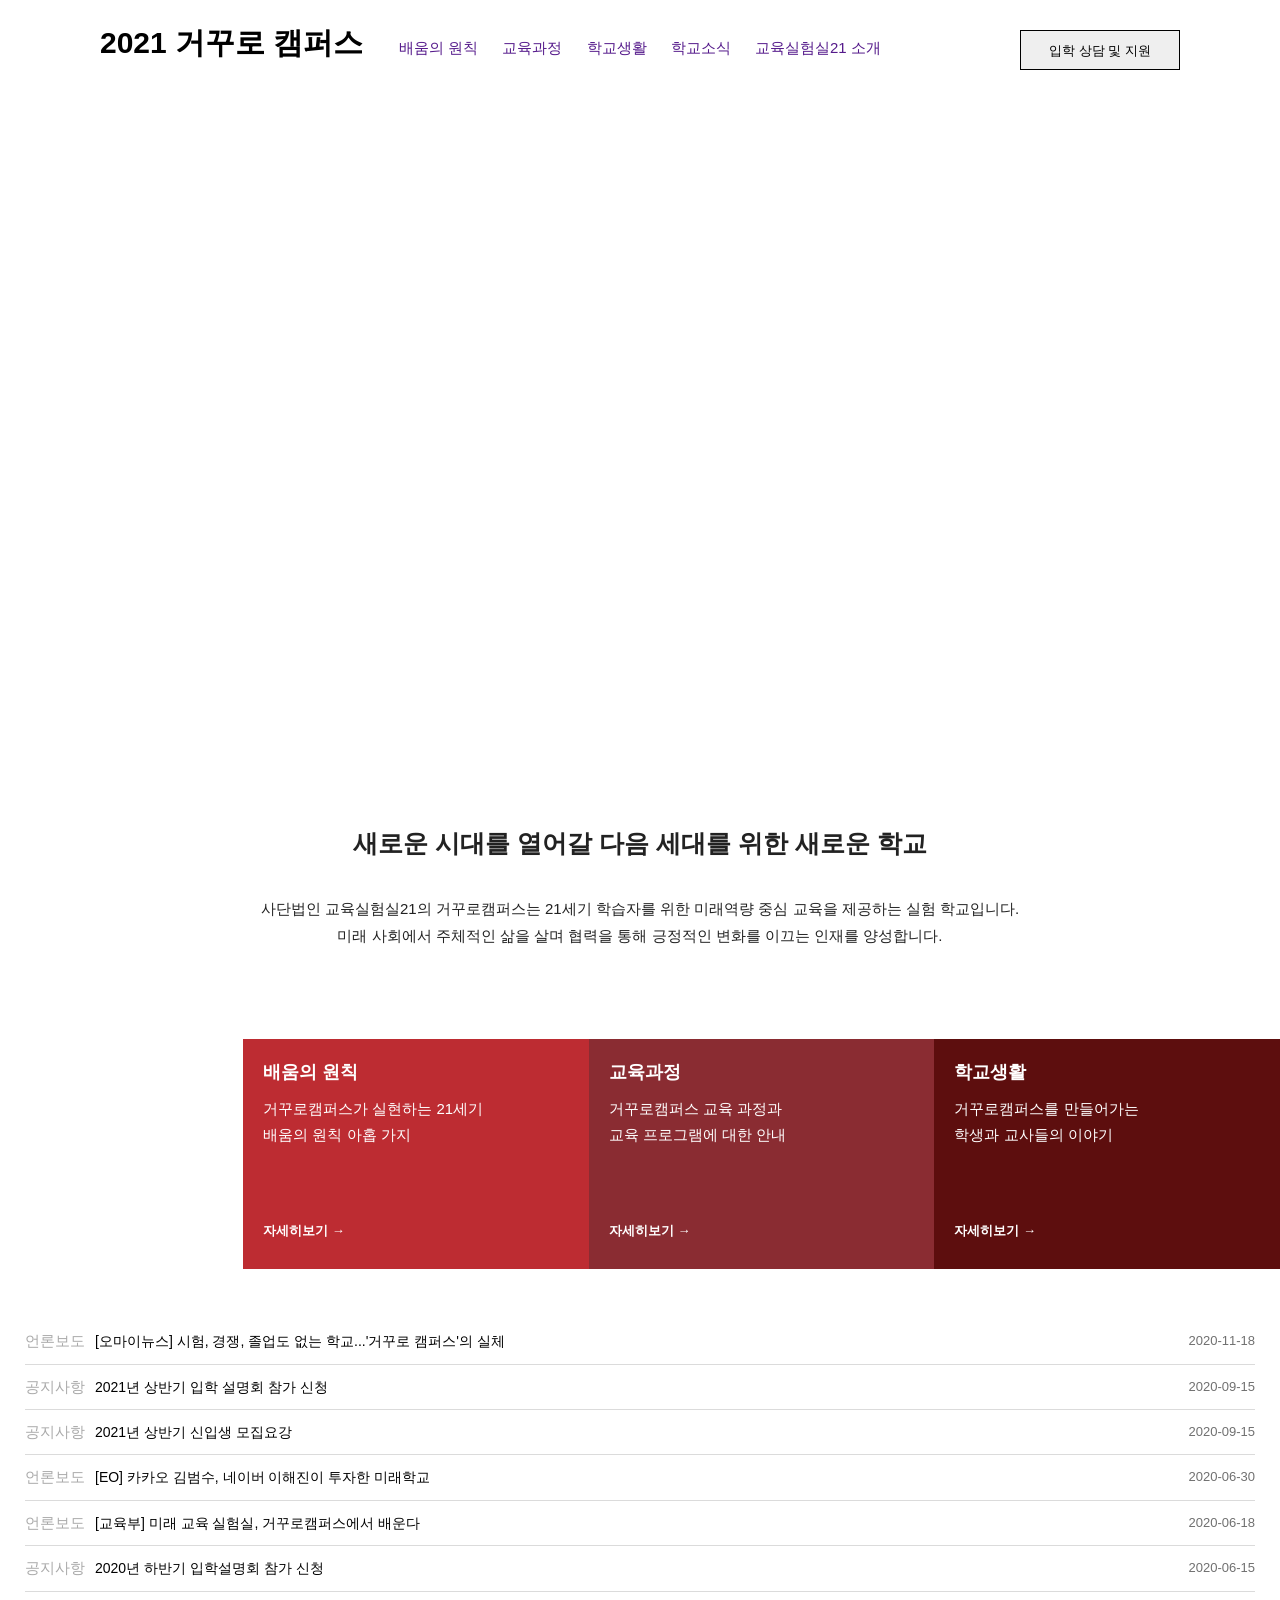
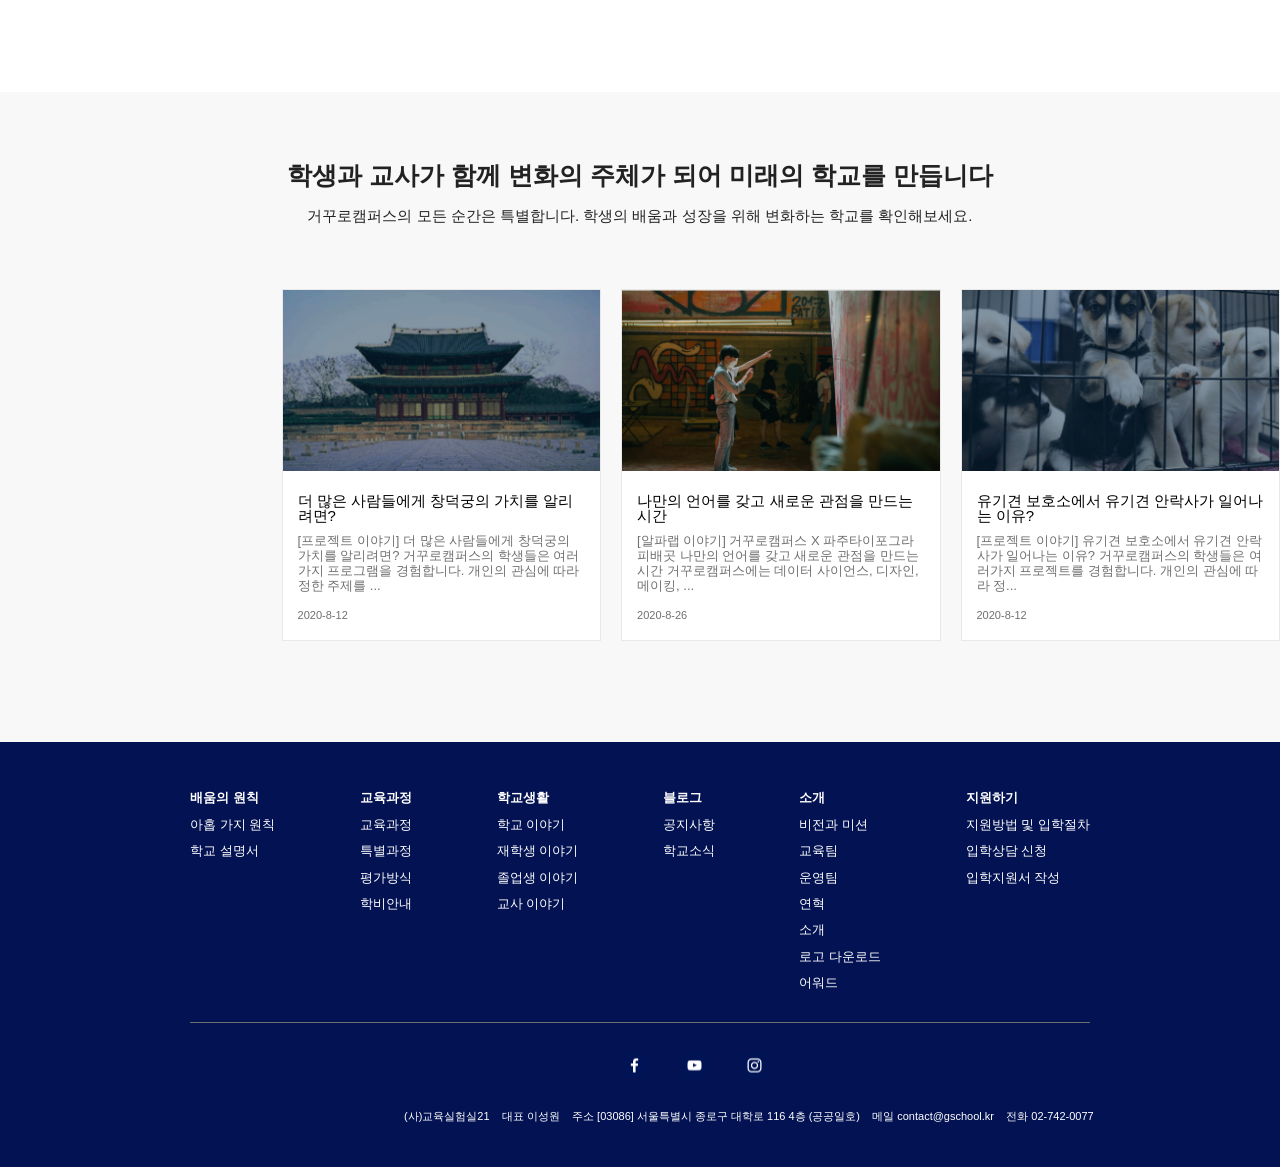
==== commit 7ba7ce9e: "Merge branch 'master' into red_ver" ====
--- a/index.html/index.html
+++ b/index.html/index.html
@@ -27,172 +27,174 @@
 				</button>
 			</div>
 		</header>
-		<video src="./images/거꾸로캠퍼스_FullHD.mp4" loop autoplay></video>
-		<main>
-			<div id="center-container2">
-				<div id="copy" class="카피문구">
-					새로운 시대를 열어갈 다음 세대를 위한 새로운 학교
-				</div>
-				<div class="설명">
-					사단법인 교육실험실21의 거꾸로캠퍼스는 21세기 학습자를 위한 미래역량 중심 교육을 제공하는 실험 학교입니다.<br>
-					미래 사회에서 주체적인 삶을 살며 협력을 통해 긍정적인 변화를 이끄는 인재를 양성합니다.
-				</div>
-				<div class="bluebox">
-					<div class="bb1">
-						<div class="txt1">
-							<strong>배움의 원칙</strong>
-						</div>
-						<div class="txt2">
-							거꾸로캠퍼스가 실현하는 21세기<br>배움의 원칙 아홉 가지
-						</div>
-						<div class="txt3">
-							<strong>자세히보기 →</strong>
-						</div>
-					</div>
-					<div class="bb2">
-						<div class="txt1">
-							<strong>교육과정</strong>
-						</div>
-						<div class="txt2">
-							거꾸로캠퍼스 교육 과정과<br>교육 프로그램에 대한 안내
-						</div>
-						<div class="txt3">
-							<strong>자세히보기 →</strong>
-						</div>
-					</div>
-					<div class="bb3">
-						<div class="txt1">
-							<strong>학교생활</strong>
-						</div>
-						<div class="txt2">
-							거꾸로캠퍼스를 만들어가는<br>학생과 교사들의 이야기
-						</div>
-						<div class="txt3">
-							<strong>자세히보기 →</strong>
-						</div>
-					</div>
-				</div>
-
-				<div class="article">
-					<div class="article1">
-						<div class="section">
-							언론보도
-						</div>
-						<a href="" class="title">
-							[오마이뉴스] 시험, 경쟁, 졸업도 없는 학교...'거꾸로 캠퍼스'의 실체
-						</a>
-						<div class="date">
-							2020-11-18
-						</div>
-					</div>
-					<div class="article2">
-						<div class="section">
-							공지사항
-						</div>
-						<a href="" class="title">
-							2021년 상반기 입학 설명회 참가 신청
-						</a>
-						<div class="date">
-							2020-09-15
-						</div>
-					</div>
-					<div class="article3">
-						<div class="section">
-							공지사항
-						</div>
-						<a href="" class="title">
-							2021년 상반기 신입생 모집요강
-						</a>
-						<div class="date">
-							2020-09-15
-						</div>
-					</div>
-					<div class="article4">
-						<div class="section">
-							언론보도
-						</div>
-						<a href="" class="title">
-							[EO] 카카오 김범수, 네이버 이해진이 투자한 미래학교
-						</a>
-						<div class="date">
-							2020-06-30
-						</div>
-					</div>
-					<div class="article5">
-						<div class="section">
-							언론보도
-						</div>
-						<a href="" class="title">
-							[교육부] 미래 교육 실험실, 거꾸로캠퍼스에서 배운다
-						</a>
-						<div class="date">
-							2020-06-18
-						</div>
-					</div>
-					<div class="article6">
-						<div class="section">
-							공지사항
-						</div>
-						<a href="" class="title">
-							2020년 하반기 입학설명회 참가 신청
-						</a>
-						<div class="date">
-							2020-06-15
-						</div>
-					</div>
-				</div>
-			</div>
-			<div class="background-box">
-				<div class="center-container2">
-					<div class="카피문구2">
-						학생과 교사가 함께 변화의 주체가 되어 미래의 학교를 만듭니다
-					</div>
-					<div class="설명2">
-						거꾸로캠퍼스의 모든 순간은 특별합니다. 학생의 배움과 성장을 위해 변화하는 학교를 확인해보세요.
-					</div>
-					<div class="moment">
-						<div class="mm1">
-							<img src='images/img_sample1.png'>
-							<!-- <img src='images/IMG_1768.jpg'> -->
-							<div class="text1">
-								<p>더 많은 사람들에게 창덕궁의 가치를 알리려면?</p>
-							</div>
-							<div class="text2">
-								[프로젝트 이야기] 더 많은 사람들에게 창덕궁의 가치를 알리려면? 거꾸로캠퍼스의 학생들은 여러가지 프로그램을 경험합니다. 개인의 관심에 따라 정한 주제를
-								...
-							</div>
-							<div class="text3">
-								<p>2020-8-12</p>
-							</div>
-						</div>
-						<div class="mm2">
-							<img src='images/img_sample2.png'>
-							<!-- <img src='images/IMG_1775.jpg'> -->
-							<div class="text1">
-								<p>나만의 언어를 갖고 새로운 관점을 만드는 시간</p>
-							</div>
-							<div class="text2">
-								[알파랩 이야기] 거꾸로캠퍼스 X 파주타이포그라피배곳 나만의 언어를 갖고 새로운 관점을 만드는 시간 거꾸로캠퍼스에는 데이터 사이언스, 디자인, 메이킹, ...
-							</div>
-							<div class="text3">
-								<p>2020-8-26</p>
-							</div>
-						</div>
-						<div class="mm3">
-							<img src='images/img_sample3.png'>
-							<!-- <img src='images/IMG_1784.jpg'> -->
-							<div class="text1">
-								<p>유기견 보호소에서 유기견 안락사가 일어나는 이유?</p>
-							</div>
-							<div class="text2">
-								[프로젝트 이야기] 유기견 보호소에서 유기견 안락사가 일어나는 이유? 거꾸로캠퍼스의 학생들은 여러가지 프로젝트를 경험합니다. 개인의 관심에 따라
-								정...
-							</div>
-							<div class="text3">
-								<p>2020-8-12</p>
-							</div>
-						</div>
-						<!-- <div class="mm4">
+		<div class="videobox">
+			<video src="./images/거꾸로캠퍼스_FullHD.mp4" loop autoplay></video>
+		</div>
+
+		<div class="center-container2">
+			<div id="copy" class="카피문구">
+				새로운 시대를 열어갈 다음 세대를 위한 새로운 학교
+			</div>
+			<div class="설명">
+				사단법인 교육실험실21의 거꾸로캠퍼스는 21세기 학습자를 위한 미래역량 중심 교육을 제공하는 실험 학교입니다.<br>
+				미래 사회에서 주체적인 삶을 살며 협력을 통해 긍정적인 변화를 이끄는 인재를 양성합니다.
+			</div>
+			<div class="bluebox">
+				<div class="bb1">
+					<div class="txt1">
+						<strong>배움의 원칙</strong>
+					</div>
+					<div class="txt2">
+						거꾸로캠퍼스가 실현하는 21세기<br>배움의 원칙 아홉 가지
+					</div>
+					<div class="txt3">
+						<strong>자세히보기 →</strong>
+					</div>
+				</div>
+				<div class="bb2">
+					<div class="txt1">
+						<strong>교육과정</strong>
+					</div>
+					<div class="txt2">
+						거꾸로캠퍼스 교육 과정과<br>교육 프로그램에 대한 안내
+					</div>
+					<div class="txt3">
+						<strong>자세히보기 →</strong>
+					</div>
+				</div>
+				<div class="bb3">
+					<div class="txt1">
+						<strong>학교생활</strong>
+					</div>
+					<div class="txt2">
+						거꾸로캠퍼스를 만들어가는<br>학생과 교사들의 이야기
+					</div>
+					<div class="txt3">
+						<strong>자세히보기 →</strong>
+					</div>
+				</div>
+			</div>
+
+			<div class="article">
+				<div class="article1">
+					<div class="section">
+						언론보도
+					</div>
+					<a href="" class="title">
+						[오마이뉴스] 시험, 경쟁, 졸업도 없는 학교...'거꾸로 캠퍼스'의 실체
+					</a>
+					<div class="date">
+						2020-11-18
+					</div>
+				</div>
+				<div class="article2">
+					<div class="section">
+						공지사항
+					</div>
+					<a href="" class="title">
+						2021년 상반기 입학 설명회 참가 신청
+					</a>
+					<div class="date">
+						2020-09-15
+					</div>
+				</div>
+				<div class="article3">
+					<div class="section">
+						공지사항
+					</div>
+					<a href="" class="title">
+						2021년 상반기 신입생 모집요강
+					</a>
+					<div class="date">
+						2020-09-15
+					</div>
+				</div>
+				<div class="article4">
+					<div class="section">
+						언론보도
+					</div>
+					<a href="" class="title">
+						[EO] 카카오 김범수, 네이버 이해진이 투자한 미래학교
+					</a>
+					<div class="date">
+						2020-06-30
+					</div>
+				</div>
+				<div class="article5">
+					<div class="section">
+						언론보도
+					</div>
+					<a href="" class="title">
+						[교육부] 미래 교육 실험실, 거꾸로캠퍼스에서 배운다
+					</a>
+					<div class="date">
+						2020-06-18
+					</div>
+				</div>
+				<div class="article6">
+					<div class="section">
+						공지사항
+					</div>
+					<a href="" class="title">
+						2020년 하반기 입학설명회 참가 신청
+					</a>
+					<div class="date">
+						2020-06-15
+					</div>
+				</div>
+			</div>
+		</div>
+		<div class="background-box">
+			<div class="center-container2">
+				<div class="카피문구2">
+					학생과 교사가 함께 변화의 주체가 되어 미래의 학교를 만듭니다
+				</div>
+				<div class="설명2">
+					거꾸로캠퍼스의 모든 순간은 특별합니다. 학생의 배움과 성장을 위해 변화하는 학교를 확인해보세요.
+				</div>
+				<div class="moment">
+					<div class="mm1">
+						<img src='images/img_sample1.png'>
+						<!-- <img src='images/IMG_1768.jpg'> -->
+						<div class="text1">
+							<p>더 많은 사람들에게 창덕궁의 가치를 알리려면?</p>
+						</div>
+						<div class="text2">
+							[프로젝트 이야기] 더 많은 사람들에게 창덕궁의 가치를 알리려면? 거꾸로캠퍼스의 학생들은 여러가지 프로그램을 경험합니다. 개인의 관심에 따라 정한 주제를
+							...
+						</div>
+						<div class="text3">
+							<p>2020-8-12</p>
+						</div>
+					</div>
+					<div class="mm2">
+						<img src='images/img_sample2.png'>
+						<!-- <img src='images/IMG_1775.jpg'> -->
+						<div class="text1">
+							<p>나만의 언어를 갖고 새로운 관점을 만드는 시간</p>
+						</div>
+						<div class="text2">
+							[알파랩 이야기] 거꾸로캠퍼스 X 파주타이포그라피배곳 나만의 언어를 갖고 새로운 관점을 만드는 시간 거꾸로캠퍼스에는 데이터 사이언스, 디자인, 메이킹, ...
+						</div>
+						<div class="text3">
+							<p>2020-8-26</p>
+						</div>
+					</div>
+					<div class="mm3">
+						<img src='images/img_sample3.png'>
+						<!-- <img src='images/IMG_1784.jpg'> -->
+						<div class="text1">
+							<p>유기견 보호소에서 유기견 안락사가 일어나는 이유?</p>
+						</div>
+						<div class="text2">
+							[프로젝트 이야기] 유기견 보호소에서 유기견 안락사가 일어나는 이유? 거꾸로캠퍼스의 학생들은 여러가지 프로젝트를 경험합니다. 개인의 관심에 따라
+							정...
+						</div>
+						<div class="text3">
+							<p>2020-8-12</p>
+						</div>
+					</div>
+					<!-- <div class="mm4">
 							<img src='images/img_sample1.png'>
 							<div class="text1">
 								<p>더 많은 사람들에게 창덕궁의 가치를 알리려면?</p>
@@ -230,9 +232,9 @@
 								<p>2020-8-12</p>
 							</div>
 						</div> -->
-					</div>
-				</div>
-			</div>
+				</div>
+			</div>
+		</div>
 		</main>
 		<footer>
 			<div class="center-container3">
